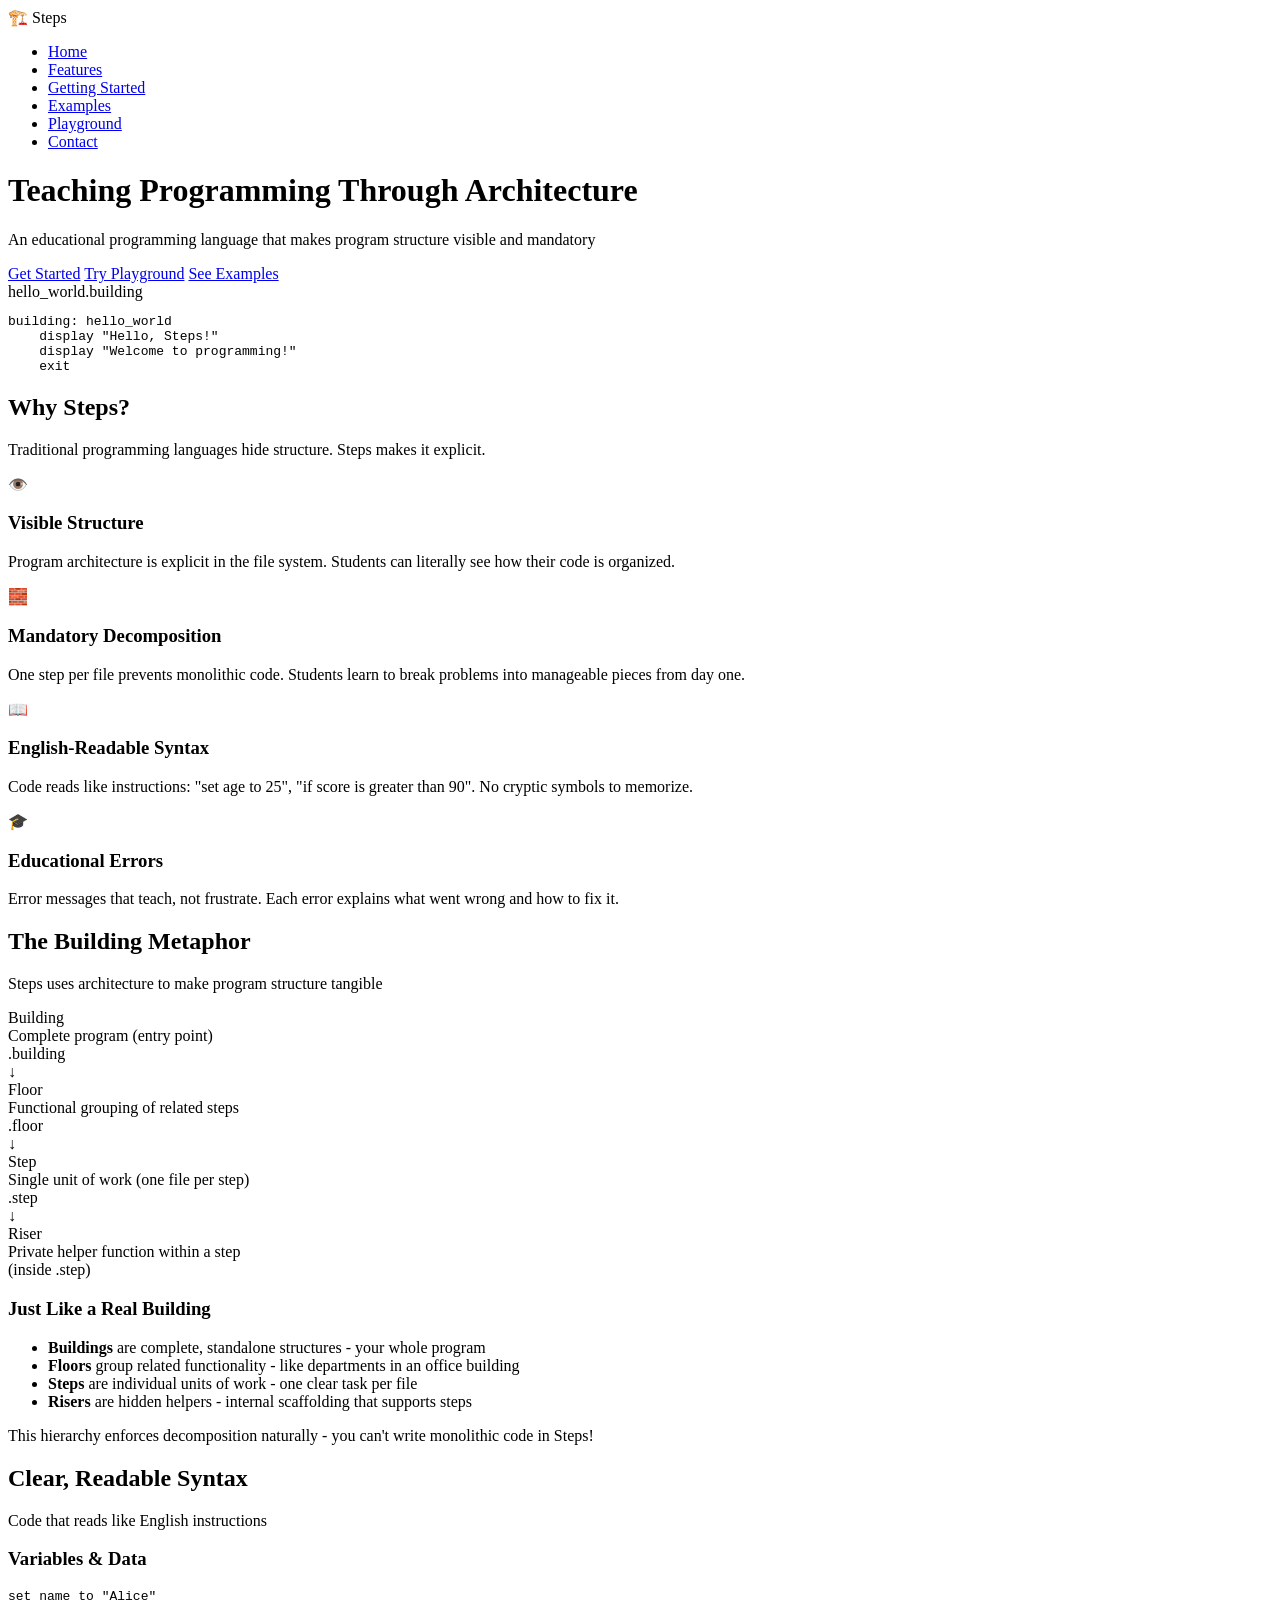
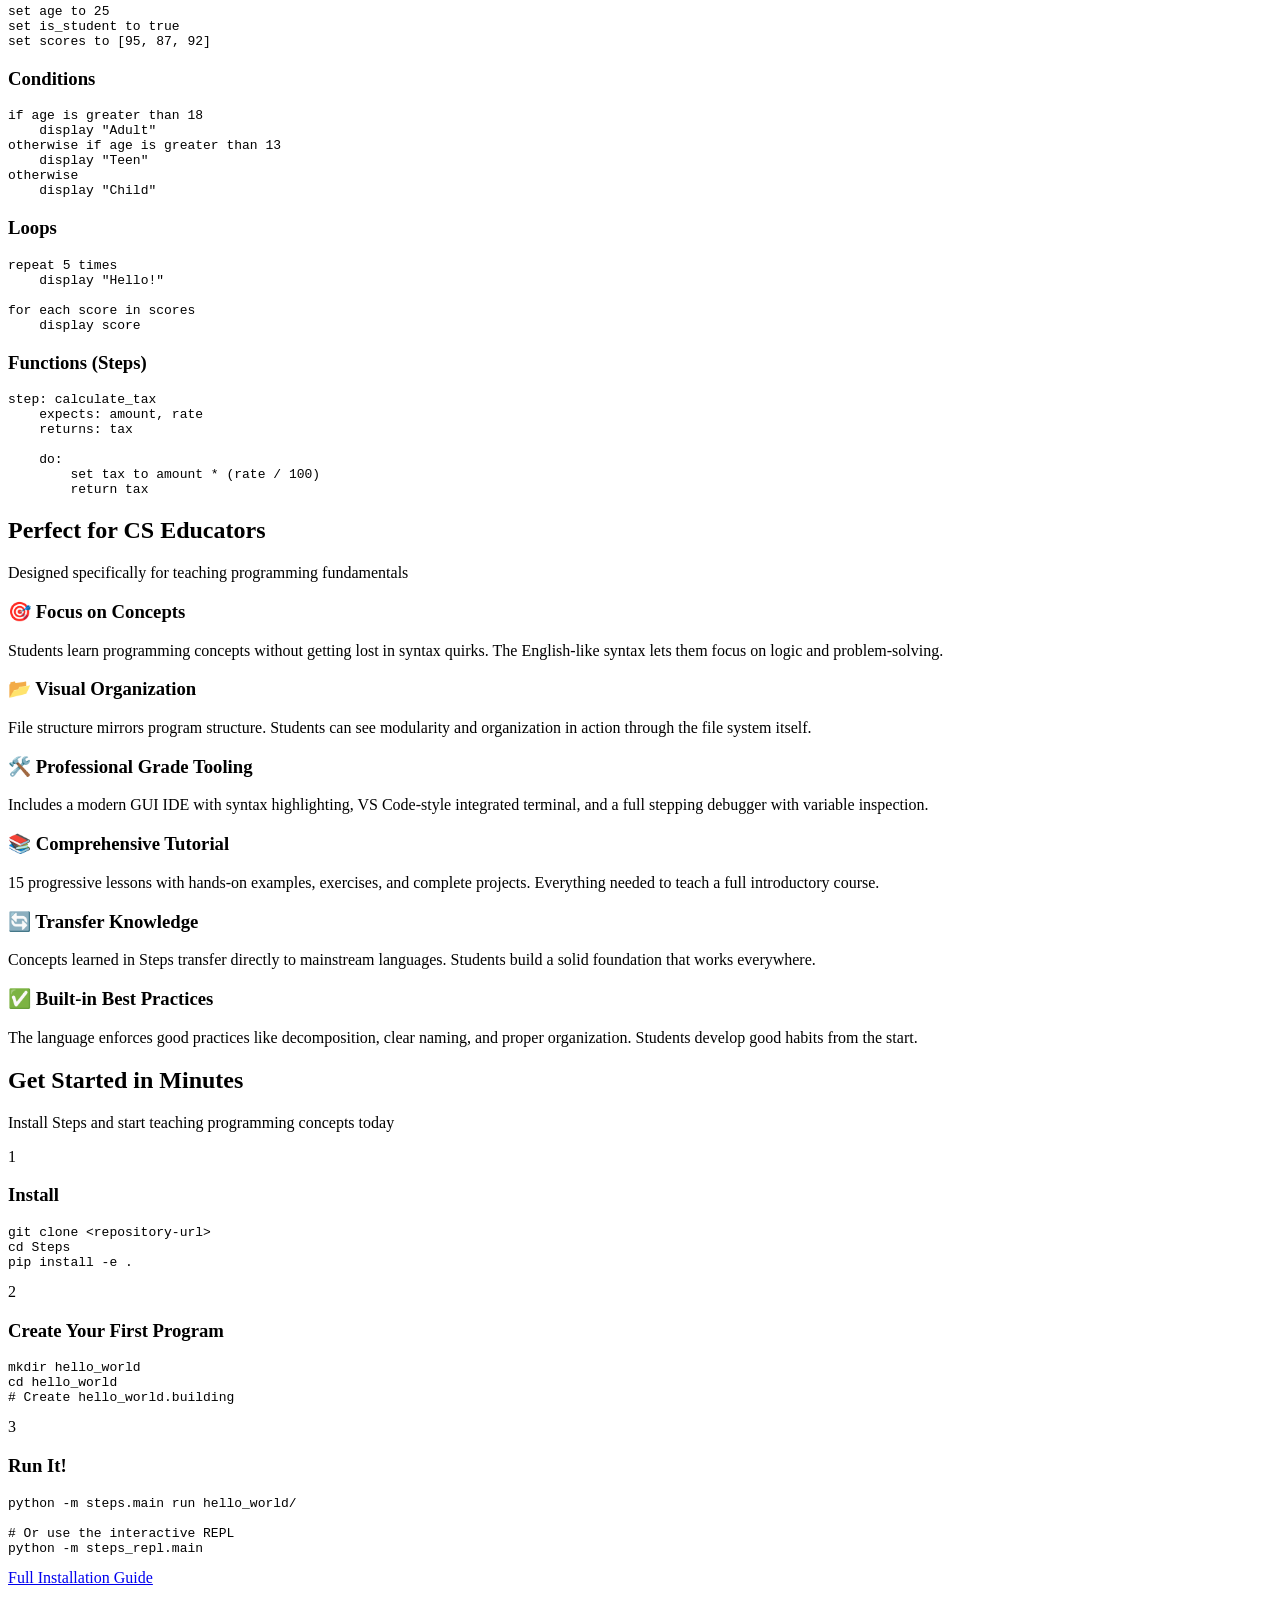
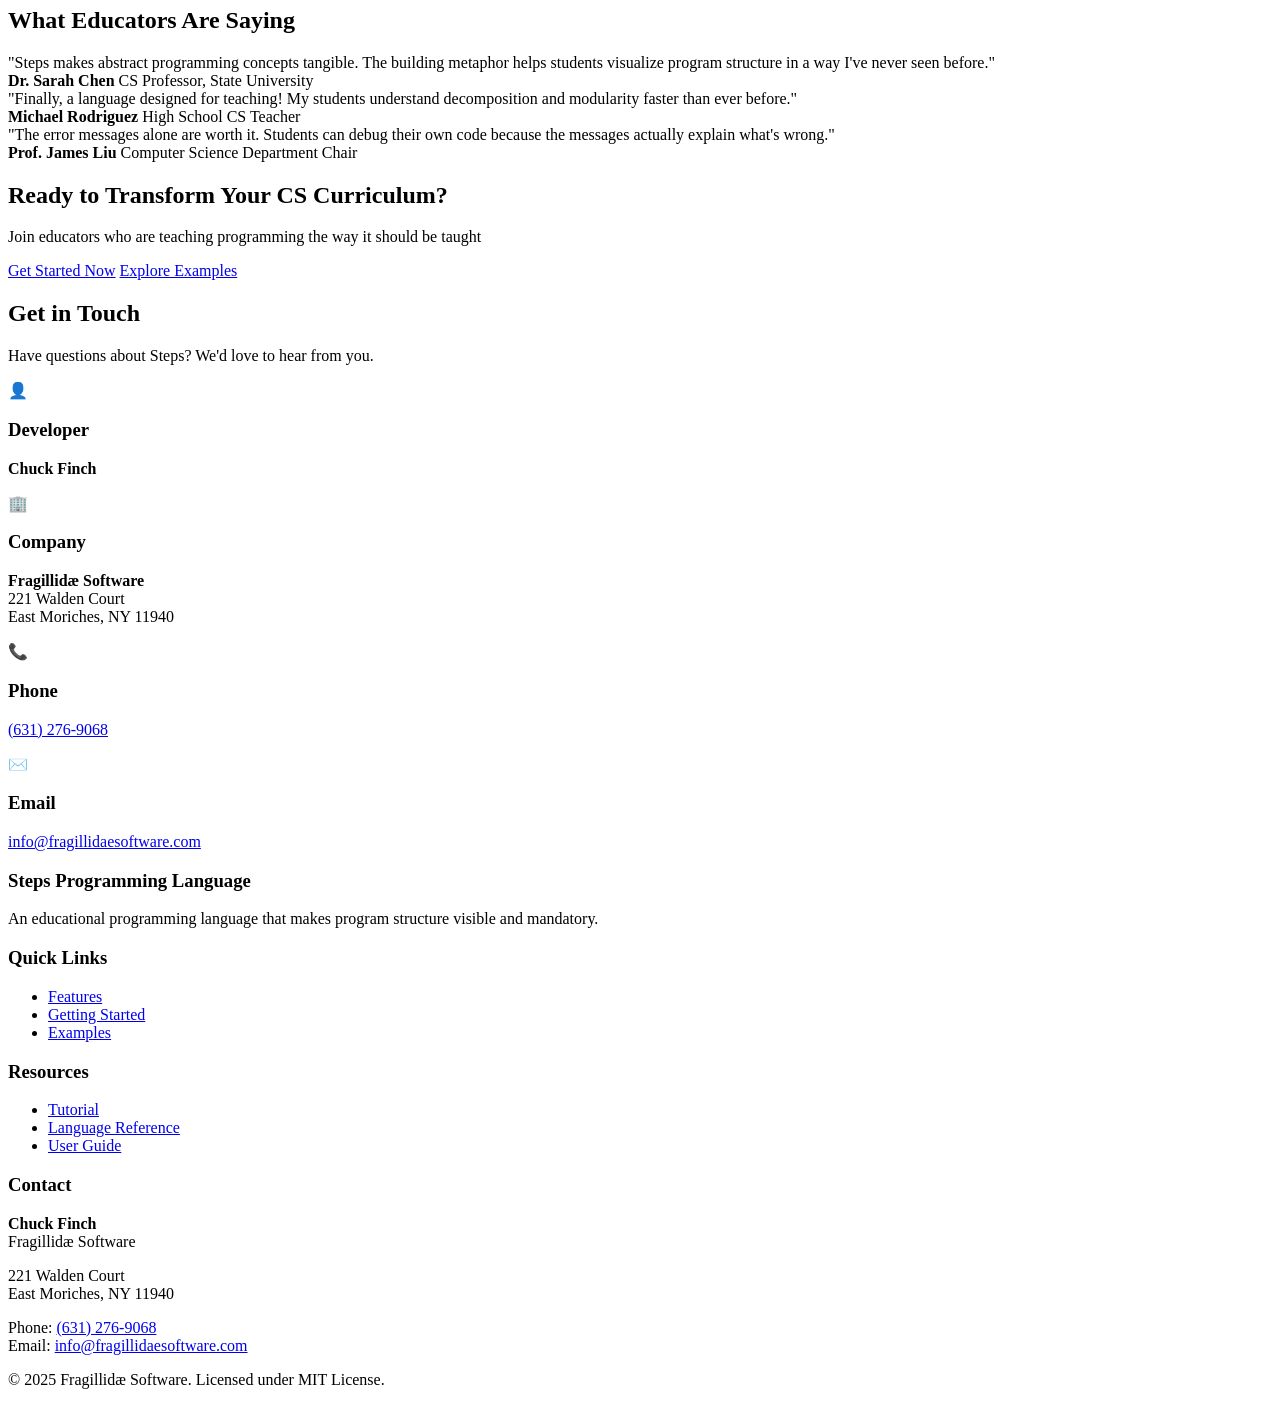
==== marketing-website/index.html @ 440b3172 "Steps marketing website chnages to add links to the web playgraound" ====
<!DOCTYPE html>
<html lang="en">

<head>
    <meta charset="UTF-8">
    <meta name="viewport" content="width=device-width, initial-scale=1.0">
    <title>Steps Programming Language - Learn Programming Through Architecture</title>
    <meta name="description"
        content="Steps is an educational programming language that makes program structure visible and mandatory, teaching students through an architectural metaphor.">
    <link rel="stylesheet" href="css/styles.css">
</head>

<body>
    <nav class="navbar">
        <div class="container">
            <div class="logo">
                <span class="logo-icon">🏗️</span>
                <span class="logo-text">Steps</span>
            </div>
            <ul class="nav-links">
                <li><a href="index.html" class="active">Home</a></li>
                <li><a href="features.html">Features</a></li>
                <li><a href="getting-started.html">Getting Started</a></li>
                <li><a href="examples.html">Examples</a></li>
                <li><a href="https://steps-web-dcef.onrender.com" target="_blank">Playground</a></li>
                <li><a href="#contact">Contact</a></li>
            </ul>
        </div>
    </nav>

    <header class="hero">
        <div class="container">
            <div class="hero-content">
                <h1 class="hero-title">Teaching Programming Through <span class="highlight">Architecture</span></h1>
                <p class="hero-subtitle">An educational programming language that makes program structure visible and
                    mandatory</p>
                <div class="hero-buttons">
                    <a href="getting-started.html" class="btn btn-primary">Get Started</a>
                    <a href="https://steps-web-dcef.onrender.com" class="btn btn-secondary" target="_blank">Try Playground</a>
                    <a href="examples.html" class="btn btn-secondary">See Examples</a>
                </div>
            </div>
            <div class="hero-code">
                <div class="code-window">
                    <div class="code-header">
                        <span class="code-dot"></span>
                        <span class="code-dot"></span>
                        <span class="code-dot"></span>
                        <span class="code-title">hello_world.building</span>
                    </div>
                    <pre class="code-content"><code><span class="keyword">building:</span> hello_world
    <span class="keyword">display</span> <span class="string">"Hello, Steps!"</span>
    <span class="keyword">display</span> <span class="string">"Welcome to programming!"</span>
    <span class="keyword">exit</span></code></pre>
                </div>
            </div>
        </div>
    </header>

    <section class="why-steps">
        <div class="container">
            <h2 class="section-title">Why Steps?</h2>
            <p class="section-subtitle">Traditional programming languages hide structure. Steps makes it explicit.</p>

            <div class="features-grid">
                <div class="feature-card">
                    <div class="feature-icon">👁️</div>
                    <h3>Visible Structure</h3>
                    <p>Program architecture is explicit in the file system. Students can literally see how their code is
                        organized.</p>
                </div>

                <div class="feature-card">
                    <div class="feature-icon">🧱</div>
                    <h3>Mandatory Decomposition</h3>
                    <p>One step per file prevents monolithic code. Students learn to break problems into manageable
                        pieces from day one.</p>
                </div>

                <div class="feature-card">
                    <div class="feature-icon">📖</div>
                    <h3>English-Readable Syntax</h3>
                    <p>Code reads like instructions: "set age to 25", "if score is greater than 90". No cryptic symbols
                        to memorize.</p>
                </div>

                <div class="feature-card">
                    <div class="feature-icon">🎓</div>
                    <h3>Educational Errors</h3>
                    <p>Error messages that teach, not frustrate. Each error explains what went wrong and how to fix it.
                    </p>
                </div>
            </div>
        </div>
    </section>

    <section class="building-metaphor">
        <div class="container">
            <h2 class="section-title">The Building Metaphor</h2>
            <p class="section-subtitle">Steps uses architecture to make program structure tangible</p>

            <div class="metaphor-content">
                <div class="metaphor-visual">
                    <div class="building-diagram">
                        <div class="building-level">
                            <div class="level-label">Building</div>
                            <div class="level-desc">Complete program (entry point)</div>
                            <div class="level-file">.building</div>
                        </div>
                        <div class="connector">↓</div>
                        <div class="building-level">
                            <div class="level-label">Floor</div>
                            <div class="level-desc">Functional grouping of related steps</div>
                            <div class="level-file">.floor</div>
                        </div>
                        <div class="connector">↓</div>
                        <div class="building-level">
                            <div class="level-label">Step</div>
                            <div class="level-desc">Single unit of work (one file per step)</div>
                            <div class="level-file">.step</div>
                        </div>
                        <div class="connector">↓</div>
                        <div class="building-level">
                            <div class="level-label">Riser</div>
                            <div class="level-desc">Private helper function within a step</div>
                            <div class="level-file">(inside .step)</div>
                        </div>
                    </div>
                </div>

                <div class="metaphor-explanation">
                    <h3>Just Like a Real Building</h3>
                    <ul class="benefits-list">
                        <li><strong>Buildings</strong> are complete, standalone structures - your whole program</li>
                        <li><strong>Floors</strong> group related functionality - like departments in an office building
                        </li>
                        <li><strong>Steps</strong> are individual units of work - one clear task per file</li>
                        <li><strong>Risers</strong> are hidden helpers - internal scaffolding that supports steps</li>
                    </ul>
                    <p class="metaphor-note">This hierarchy enforces decomposition naturally - you can't write
                        monolithic code in Steps!</p>
                </div>
            </div>
        </div>
    </section>

    <section class="code-comparison">
        <div class="container">
            <h2 class="section-title">Clear, Readable Syntax</h2>
            <p class="section-subtitle">Code that reads like English instructions</p>

            <div class="comparison-grid">
                <div class="comparison-item">
                    <h3>Variables & Data</h3>
                    <pre
                        class="code-example"><code><span class="keyword">set</span> name <span class="keyword">to</span> <span class="string">"Alice"</span>
<span class="keyword">set</span> age <span class="keyword">to</span> <span class="number">25</span>
<span class="keyword">set</span> is_student <span class="keyword">to</span> <span class="boolean">true</span>
<span class="keyword">set</span> scores <span class="keyword">to</span> [<span class="number">95</span>, <span class="number">87</span>, <span class="number">92</span>]</code></pre>
                </div>

                <div class="comparison-item">
                    <h3>Conditions</h3>
                    <pre class="code-example"><code><span class="keyword">if</span> age <span class="keyword">is greater than</span> <span class="number">18</span>
    <span class="keyword">display</span> <span class="string">"Adult"</span>
<span class="keyword">otherwise if</span> age <span class="keyword">is greater than</span> <span class="number">13</span>
    <span class="keyword">display</span> <span class="string">"Teen"</span>
<span class="keyword">otherwise</span>
    <span class="keyword">display</span> <span class="string">"Child"</span></code></pre>
                </div>

                <div class="comparison-item">
                    <h3>Loops</h3>
                    <pre class="code-example"><code><span class="keyword">repeat</span> <span class="number">5</span> <span class="keyword">times</span>
    <span class="keyword">display</span> <span class="string">"Hello!"</span>

<span class="keyword">for each</span> score <span class="keyword">in</span> scores
    <span class="keyword">display</span> score</code></pre>
                </div>

                <div class="comparison-item">
                    <h3>Functions (Steps)</h3>
                    <pre class="code-example"><code><span class="keyword">step:</span> calculate_tax
    <span class="keyword">expects:</span> amount, rate
    <span class="keyword">returns:</span> tax

    <span class="keyword">do:</span>
        <span class="keyword">set</span> tax <span class="keyword">to</span> amount * (rate / <span class="number">100</span>)
        <span class="keyword">return</span> tax</code></pre>
                </div>
            </div>
        </div>
    </section>

    <section class="educator-benefits">
        <div class="container">
            <h2 class="section-title">Perfect for CS Educators</h2>
            <p class="section-subtitle">Designed specifically for teaching programming fundamentals</p>

            <div class="benefits-grid">
                <div class="benefit-item">
                    <h3>🎯 Focus on Concepts</h3>
                    <p>Students learn programming concepts without getting lost in syntax quirks. The English-like
                        syntax lets them focus on logic and problem-solving.</p>
                </div>

                <div class="benefit-item">
                    <h3>📂 Visual Organization</h3>
                    <p>File structure mirrors program structure. Students can see modularity and organization in action
                        through the file system itself.</p>
                </div>

                <div class="benefit-item">
                    <h3>🛠️ Professional Grade Tooling</h3>
                    <p>Includes a modern GUI IDE with syntax highlighting, VS Code-style integrated terminal, and a full
                        stepping debugger with variable inspection.</p>
                </div>

                <div class="benefit-item">
                    <h3>📚 Comprehensive Tutorial</h3>
                    <p>15 progressive lessons with hands-on examples, exercises, and complete projects. Everything
                        needed to teach a full introductory course.</p>
                </div>

                <div class="benefit-item">
                    <h3>🔄 Transfer Knowledge</h3>
                    <p>Concepts learned in Steps transfer directly to mainstream languages. Students build a solid
                        foundation that works everywhere.</p>
                </div>

                <div class="benefit-item">
                    <h3>✅ Built-in Best Practices</h3>
                    <p>The language enforces good practices like decomposition, clear naming, and proper organization.
                        Students develop good habits from the start.</p>
                </div>
            </div>
        </div>
    </section>

    <section class="getting-started-preview">
        <div class="container">
            <h2 class="section-title">Get Started in Minutes</h2>
            <p class="section-subtitle">Install Steps and start teaching programming concepts today</p>

            <div class="install-steps">
                <div class="install-step">
                    <div class="step-number">1</div>
                    <h3>Install</h3>
                    <pre class="install-code"><code>git clone &lt;repository-url&gt;
cd Steps
pip install -e .</code></pre>
                </div>

                <div class="install-step">
                    <div class="step-number">2</div>
                    <h3>Create Your First Program</h3>
                    <pre class="install-code"><code>mkdir hello_world
cd hello_world
# Create hello_world.building</code></pre>
                </div>

                <div class="install-step">
                    <div class="step-number">3</div>
                    <h3>Run It!</h3>
                    <pre class="install-code"><code>python -m steps.main run hello_world/

# Or use the interactive REPL
python -m steps_repl.main</code></pre>
                </div>
            </div>

            <div class="cta-center">
                <a href="getting-started.html" class="btn btn-large">Full Installation Guide</a>
            </div>
        </div>
    </section>

    <section class="testimonials">
        <div class="container">
            <h2 class="section-title">What Educators Are Saying</h2>

            <div class="testimonials-grid">
                <div class="testimonial-card">
                    <div class="testimonial-quote">"Steps makes abstract programming concepts tangible. The building
                        metaphor helps students visualize program structure in a way I've never seen before."</div>
                    <div class="testimonial-author">
                        <strong>Dr. Sarah Chen</strong>
                        <span>CS Professor, State University</span>
                    </div>
                </div>

                <div class="testimonial-card">
                    <div class="testimonial-quote">"Finally, a language designed for teaching! My students understand
                        decomposition and modularity faster than ever before."</div>
                    <div class="testimonial-author">
                        <strong>Michael Rodriguez</strong>
                        <span>High School CS Teacher</span>
                    </div>
                </div>

                <div class="testimonial-card">
                    <div class="testimonial-quote">"The error messages alone are worth it. Students can debug their own
                        code because the messages actually explain what's wrong."</div>
                    <div class="testimonial-author">
                        <strong>Prof. James Liu</strong>
                        <span>Computer Science Department Chair</span>
                    </div>
                </div>
            </div>
        </div>
    </section>

    <section class="cta-section">
        <div class="container">
            <h2>Ready to Transform Your CS Curriculum?</h2>
            <p>Join educators who are teaching programming the way it should be taught</p>
            <div class="cta-buttons">
                <a href="getting-started.html" class="btn btn-primary btn-large">Get Started Now</a>
                <a href="examples.html" class="btn btn-secondary btn-large">Explore Examples</a>
            </div>
        </div>
    </section>

    <section class="contact-section" id="contact">
        <div class="container">
            <h2>Get in Touch</h2>
            <p class="section-subtitle">Have questions about Steps? We'd love to hear from you.</p>

            <div class="contact-info">
                <div class="contact-card">
                    <div class="contact-icon">👤</div>
                    <h3>Developer</h3>
                    <p><strong>Chuck Finch</strong></p>
                </div>

                <div class="contact-card">
                    <div class="contact-icon">🏢</div>
                    <h3>Company</h3>
                    <p><strong>Fragillidæ Software</strong><br>
                        221 Walden Court<br>
                        East Moriches, NY 11940</p>
                </div>

                <div class="contact-card">
                    <div class="contact-icon">📞</div>
                    <h3>Phone</h3>
                    <p><a href="tel:+16312769068">(631) 276-9068</a></p>
                </div>

                <div class="contact-card">
                    <div class="contact-icon">✉️</div>
                    <h3>Email</h3>
                    <p><a href="mailto:info@fragillidaesoftware.com">info@fragillidaesoftware.com</a></p>
                </div>
            </div>
        </div>
    </section>

    <footer class="footer">
        <div class="container">
            <div class="footer-content">
                <div class="footer-section">
                    <h3>Steps Programming Language</h3>
                    <p>An educational programming language that makes program structure visible and mandatory.</p>
                </div>

                <div class="footer-section">
                    <h3>Quick Links</h3>
                    <ul>
                        <li><a href="features.html">Features</a></li>
                        <li><a href="getting-started.html">Getting Started</a></li>
                        <li><a href="examples.html">Examples</a></li>
                    </ul>
                </div>

                <div class="footer-section">
                    <h3>Resources</h3>
                    <ul>
                        <li><a href="docs/TUTORIAL.html">Tutorial</a></li>
                        <li><a href="docs/LANGUAGE-REFERENCE.html">Language Reference</a></li>
                        <li><a href="docs/USER-GUIDE.html">User Guide</a></li>
                    </ul>
                </div>

                <div class="footer-section">
                    <h3>Contact</h3>
                    <p><strong>Chuck Finch</strong><br>
                        Fragillidæ Software</p>
                    <p>221 Walden Court<br>
                        East Moriches, NY 11940</p>
                    <p>Phone: <a href="tel:+16312769068">(631) 276-9068</a><br>
                        Email: <a href="mailto:info@fragillidaesoftware.com">info@fragillidaesoftware.com</a></p>
                </div>
            </div>

            <div class="footer-bottom">
                <p>&copy; 2025 Fragillidæ Software. Licensed under MIT License.</p>
            </div>
        </div>
    </footer>
</body>

</html>
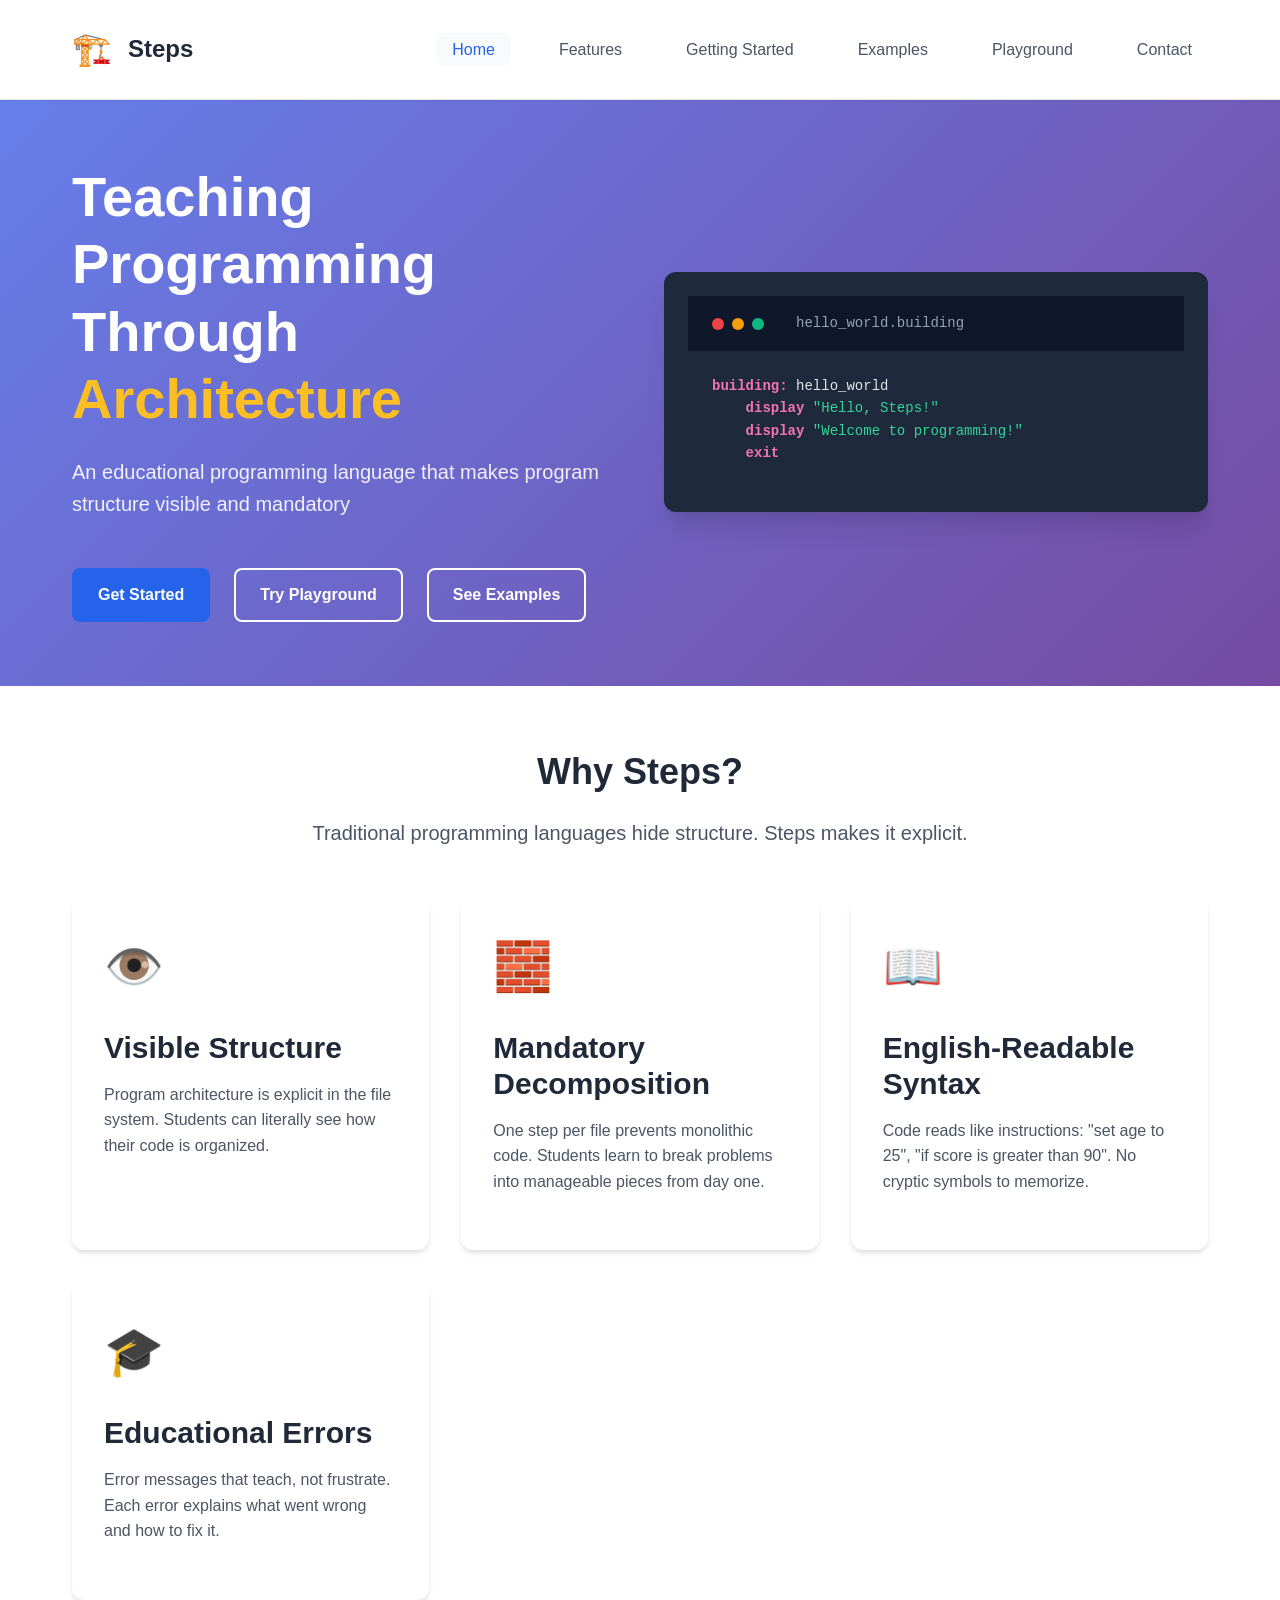
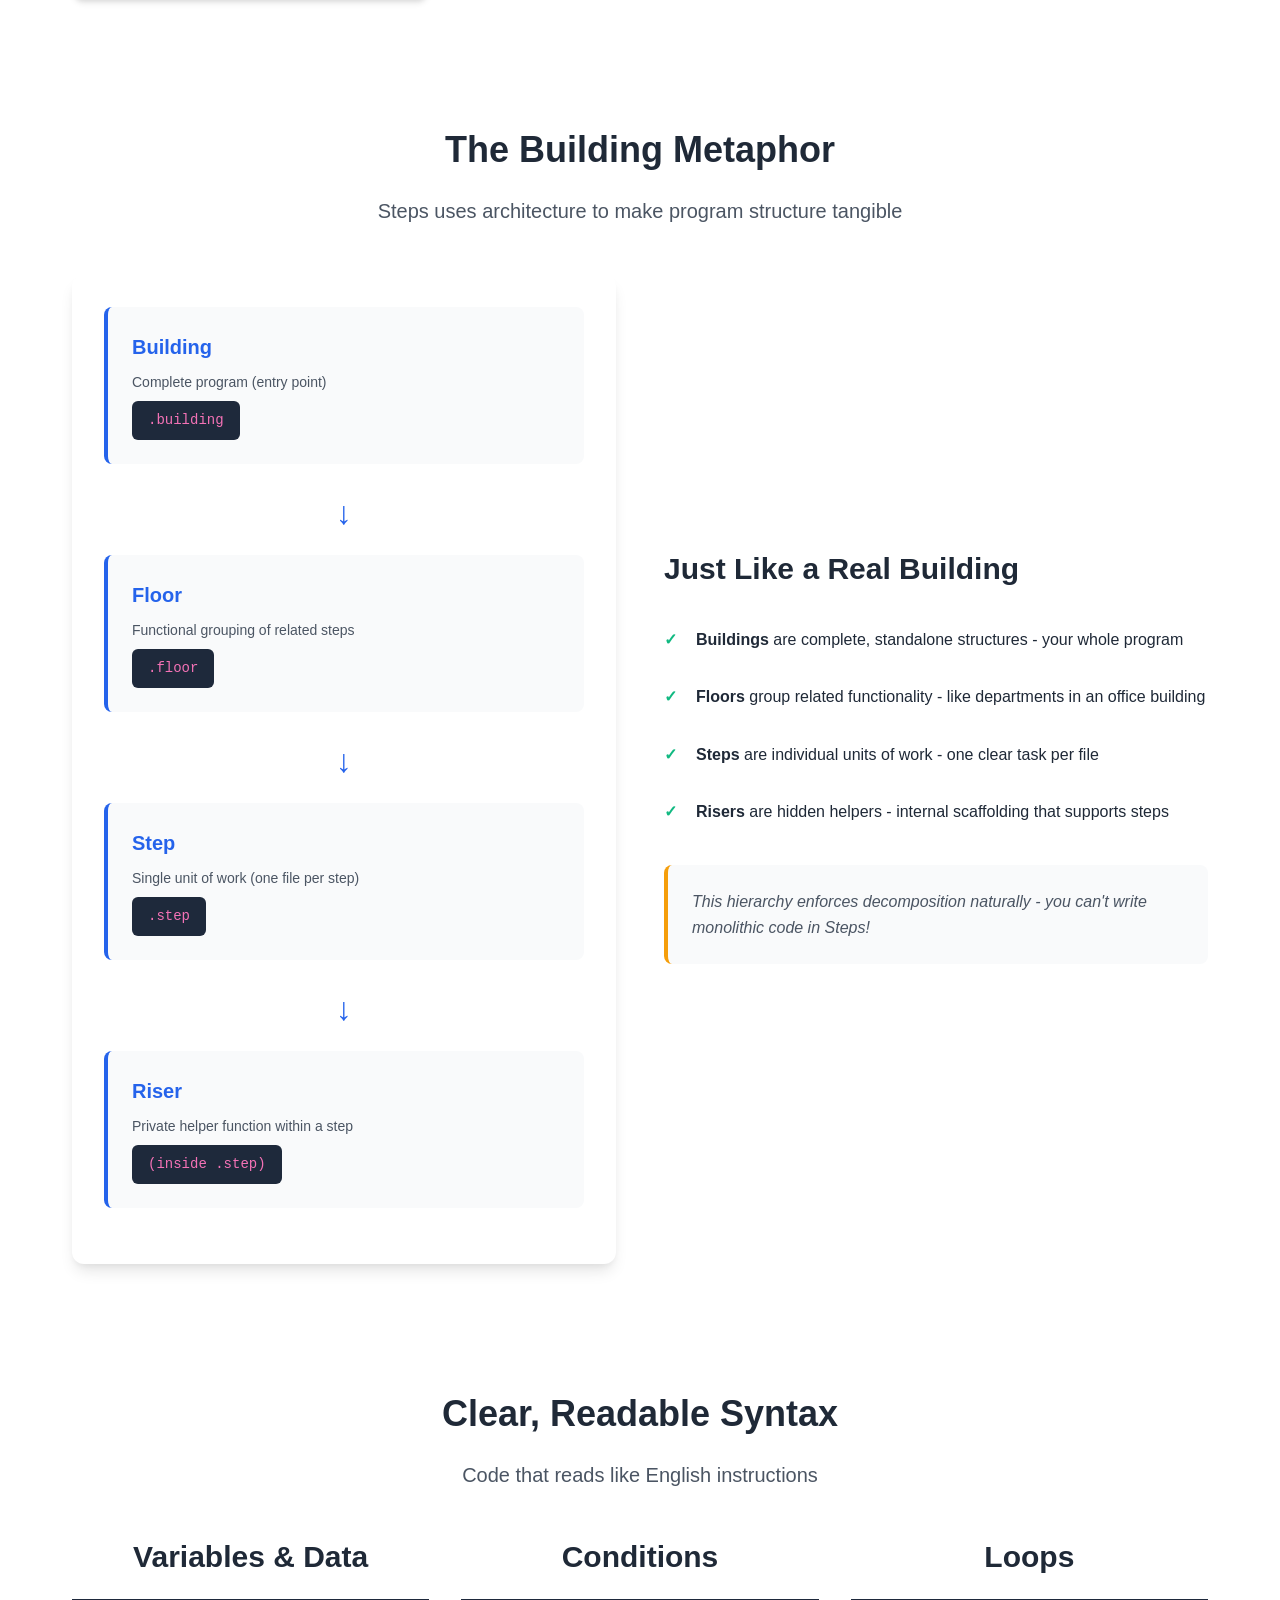
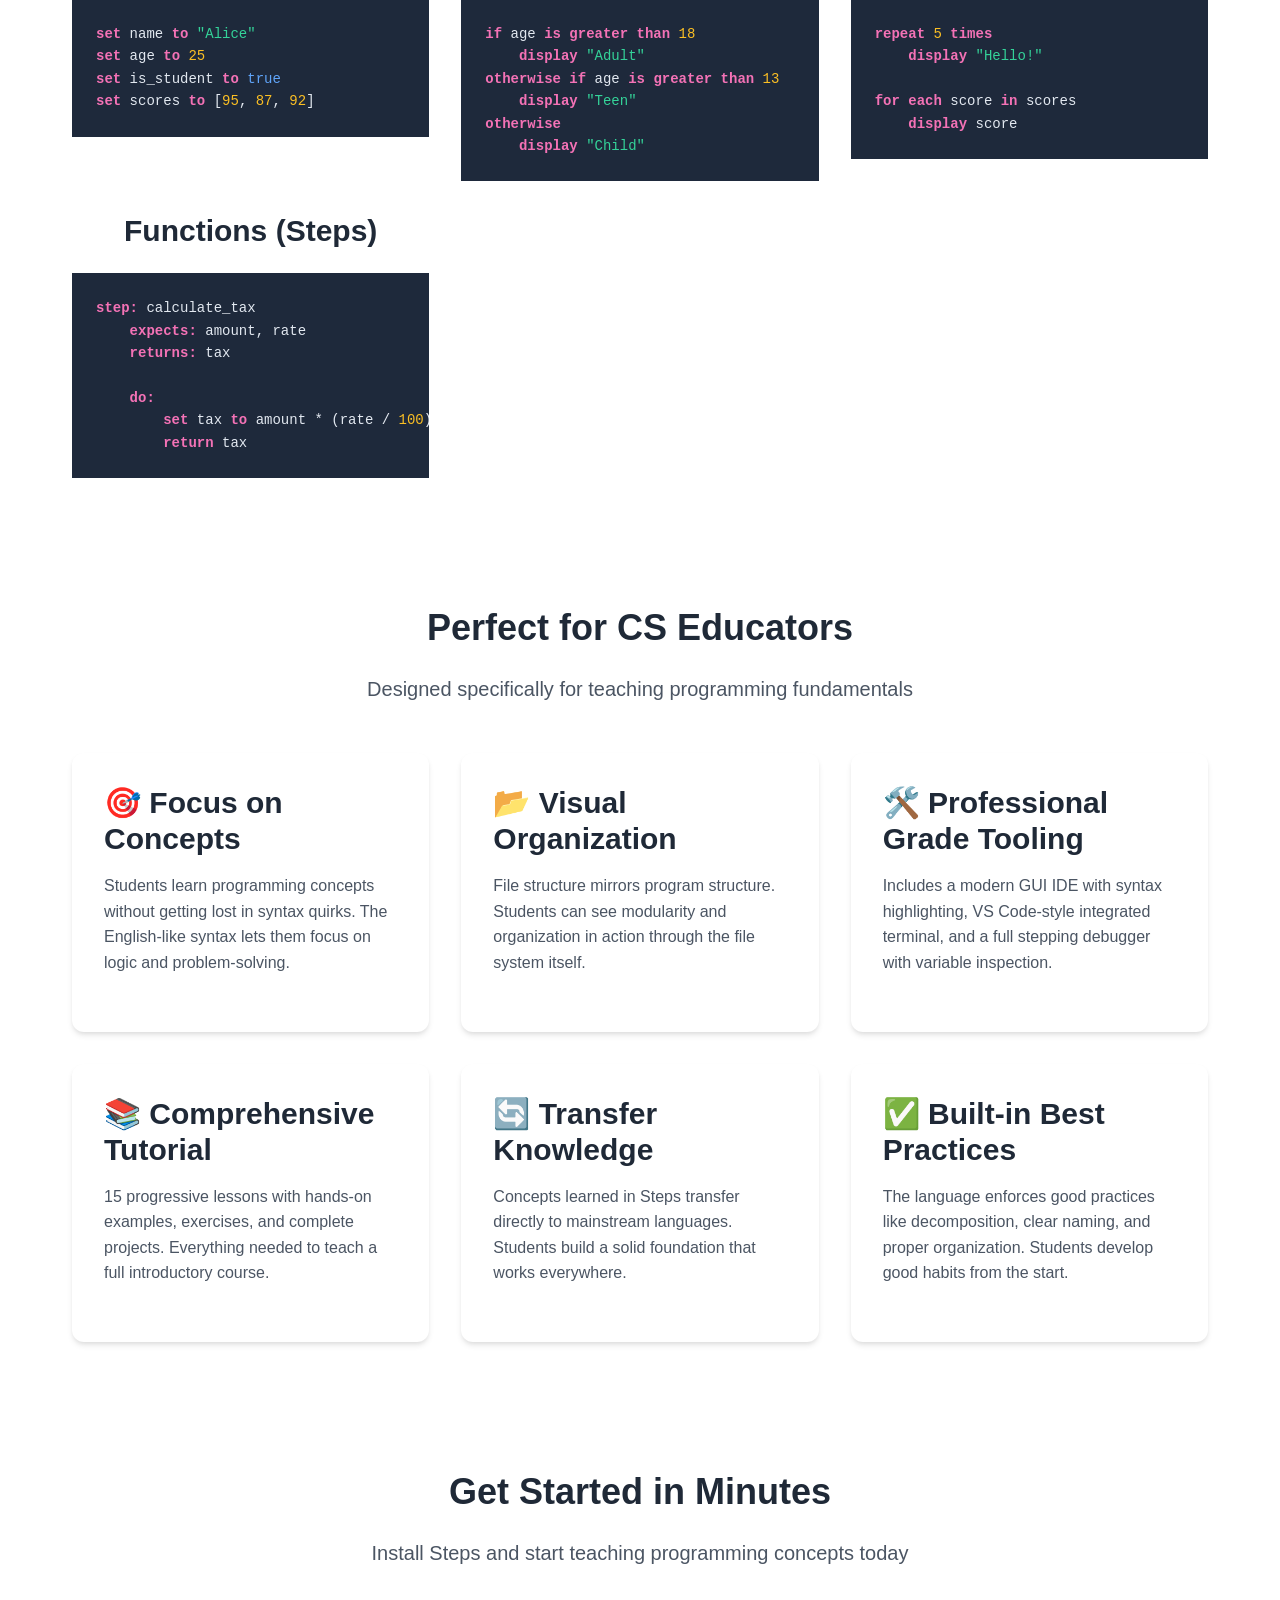
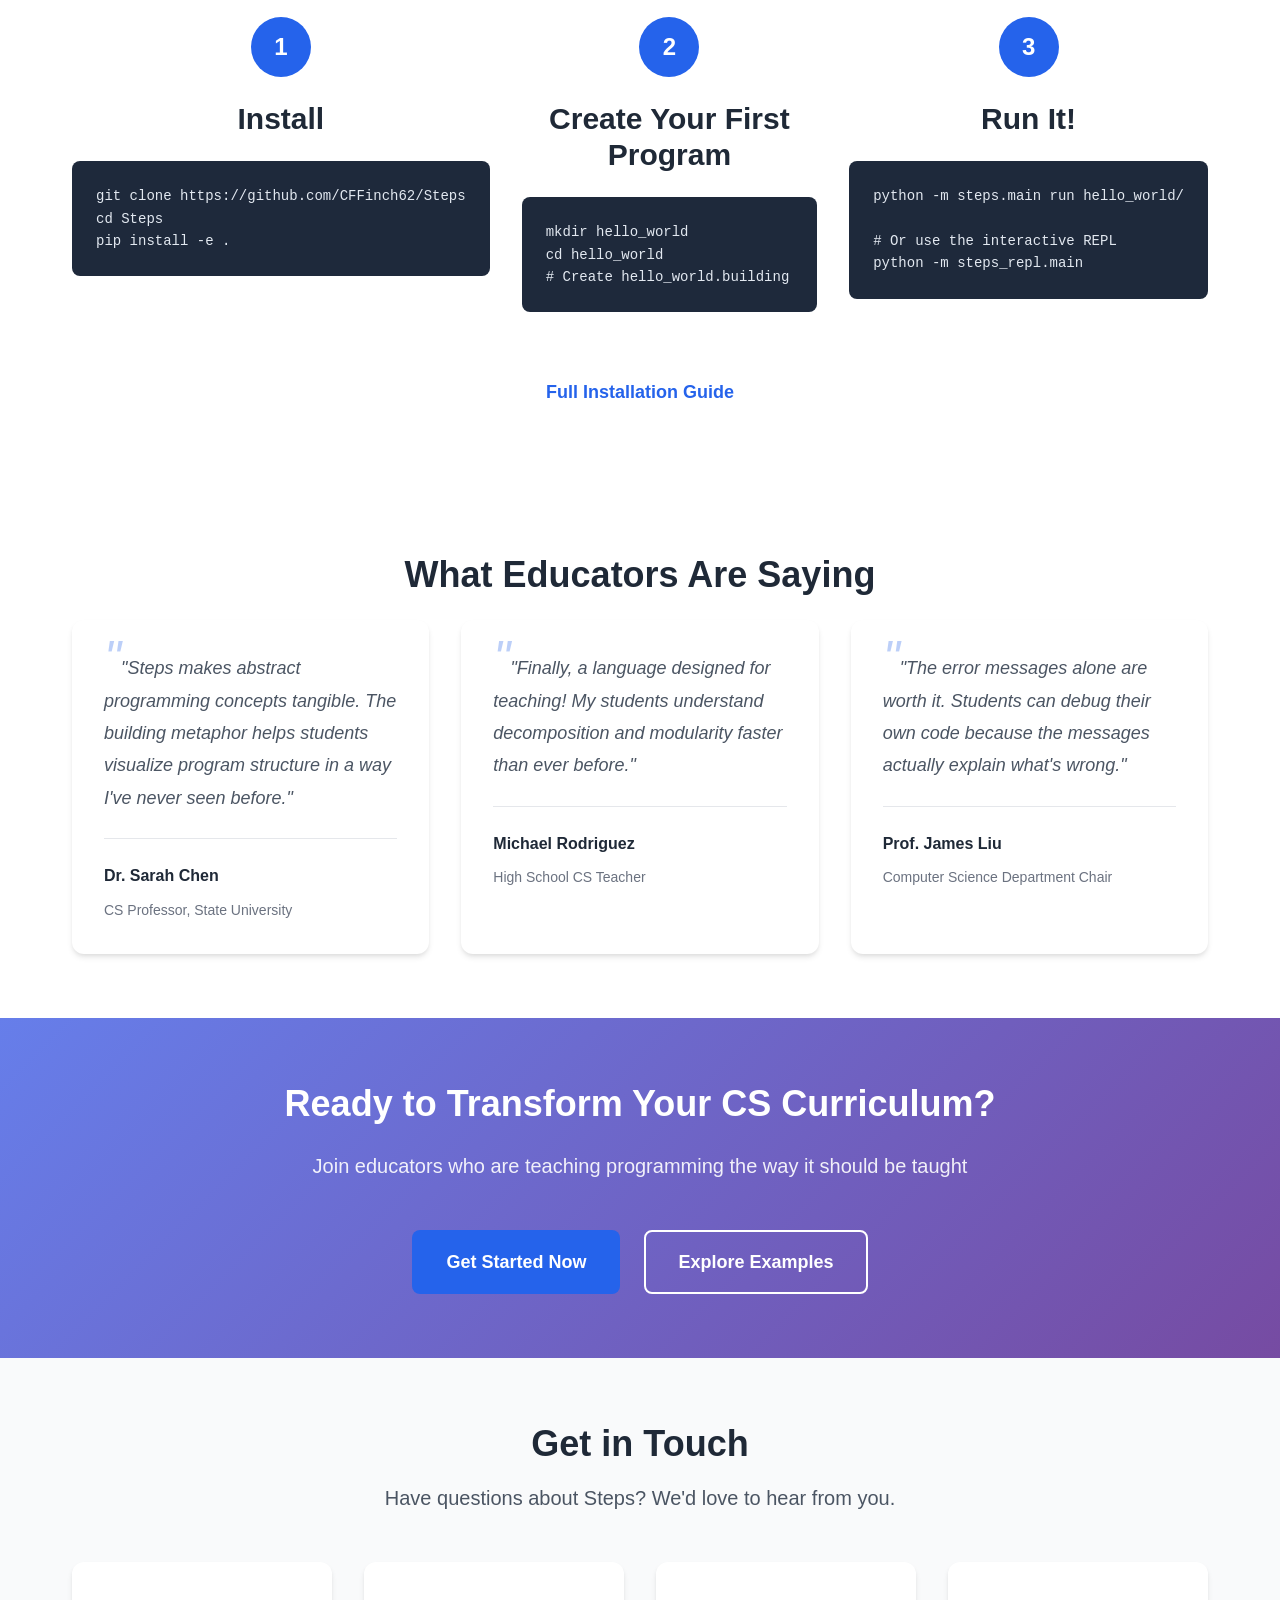
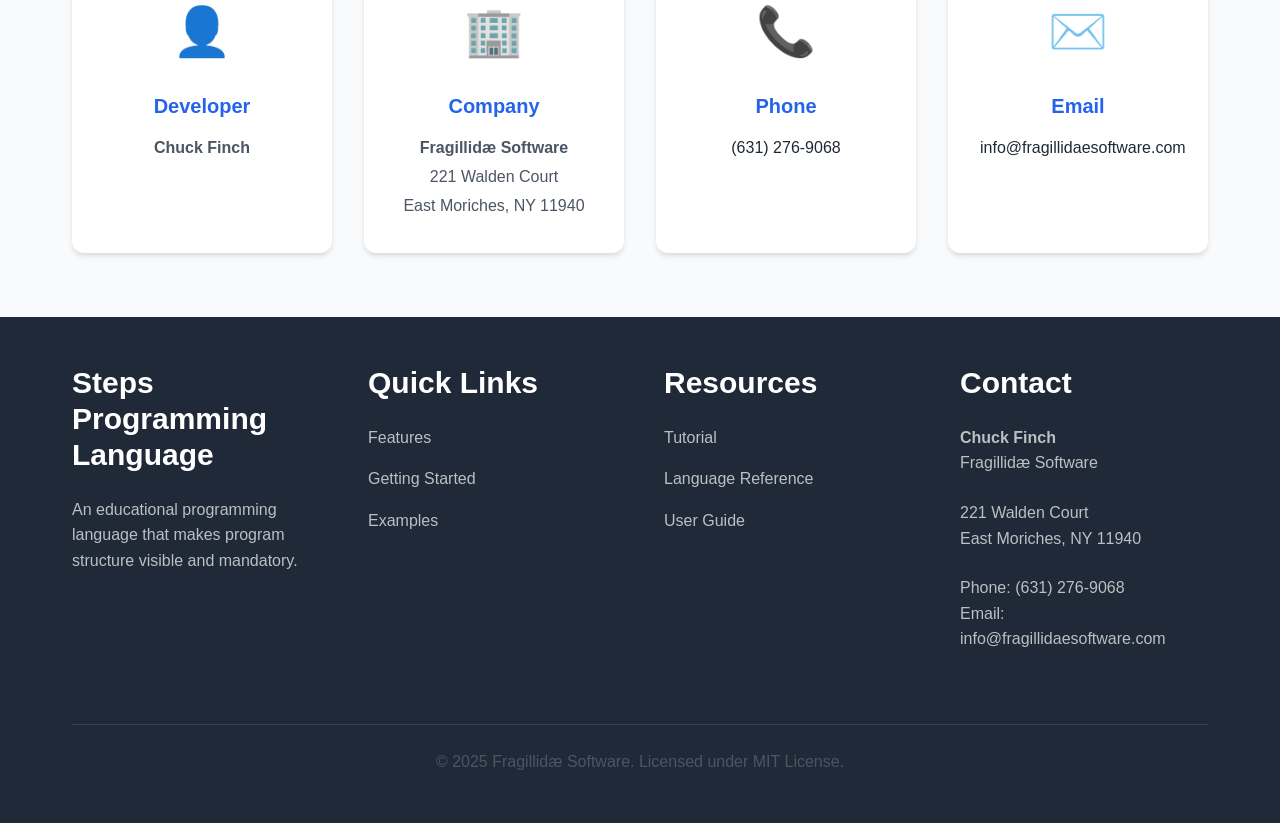
==== commit ce244091: "Marketing website updates - highlighting IDE" ====
--- a/marketing-website/index.html
+++ b/marketing-website/index.html
@@ -246,7 +246,7 @@
                 <div class="install-step">
                     <div class="step-number">1</div>
                     <h3>Install</h3>
-                    <pre class="install-code"><code>git clone &lt;repository-url&gt;
+                    <pre class="install-code"><code>git clone https://github.com/CFFinch62/Steps
 cd Steps
 pip install -e .</code></pre>
                 </div>
--- a/marketing-website/css/styles.css
+++ b/marketing-website/css/styles.css
@@ -0,0 +1,1328 @@
+/* Steps Programming Language - Marketing Website Styles */
+
+/* ============================================
+   CSS Variables
+   ============================================ */
+:root {
+    /* Colors */
+    --primary-color: #2563eb;
+    --primary-dark: #1e40af;
+    --primary-light: #3b82f6;
+    --secondary-color: #10b981;
+    --accent-color: #f59e0b;
+
+    --text-dark: #1f2937;
+    --text-medium: #4b5563;
+    --text-light: #6b7280;
+
+    --bg-white: #ffffff;
+    --bg-light: #f9fafb;
+    --bg-code: #1e293b;
+    --bg-code-alt: #0f172a;
+
+    --border-color: #e5e7eb;
+    --border-light: #f3f4f6;
+
+    /* Syntax Highlighting */
+    --syntax-keyword: #f472b6;
+    --syntax-string: #34d399;
+    --syntax-number: #fbbf24;
+    --syntax-boolean: #60a5fa;
+    --syntax-comment: #94a3b8;
+
+    /* Spacing */
+    --spacing-xs: 0.5rem;
+    --spacing-sm: 1rem;
+    --spacing-md: 1.5rem;
+    --spacing-lg: 2rem;
+    --spacing-xl: 3rem;
+    --spacing-2xl: 4rem;
+
+    /* Typography */
+    --font-sans: -apple-system, BlinkMacSystemFont, 'Segoe UI', Roboto, Oxygen, Ubuntu, Cantarell, sans-serif;
+    --font-mono: 'SF Mono', Monaco, 'Cascadia Code', 'Roboto Mono', Consolas, 'Courier New', monospace;
+
+    /* Border Radius */
+    --radius-sm: 0.375rem;
+    --radius-md: 0.5rem;
+    --radius-lg: 0.75rem;
+    --radius-xl: 1rem;
+
+    /* Shadows */
+    --shadow-sm: 0 1px 2px 0 rgba(0, 0, 0, 0.05);
+    --shadow-md: 0 4px 6px -1px rgba(0, 0, 0, 0.1), 0 2px 4px -1px rgba(0, 0, 0, 0.06);
+    --shadow-lg: 0 10px 15px -3px rgba(0, 0, 0, 0.1), 0 4px 6px -2px rgba(0, 0, 0, 0.05);
+    --shadow-xl: 0 20px 25px -5px rgba(0, 0, 0, 0.1), 0 10px 10px -5px rgba(0, 0, 0, 0.04);
+}
+
+/* ============================================
+   Base Styles
+   ============================================ */
+* {
+    margin: 0;
+    padding: 0;
+    box-sizing: border-box;
+}
+
+html {
+    scroll-behavior: smooth;
+}
+
+body {
+    font-family: var(--font-sans);
+    color: var(--text-dark);
+    line-height: 1.6;
+    background-color: var(--bg-white);
+}
+
+.container {
+    max-width: 1200px;
+    margin: 0 auto;
+    padding: 0 var(--spacing-lg);
+}
+
+/* ============================================
+   Typography
+   ============================================ */
+h1, h2, h3, h4, h5, h6 {
+    font-weight: 700;
+    line-height: 1.2;
+    margin-bottom: var(--spacing-md);
+    color: var(--text-dark);
+}
+
+h1 { font-size: 3rem; }
+h2 { font-size: 2.25rem; }
+h3 { font-size: 1.875rem; }
+h4 { font-size: 1.5rem; }
+h5 { font-size: 1.25rem; }
+h6 { font-size: 1rem; }
+
+p {
+    margin-bottom: var(--spacing-md);
+    color: var(--text-medium);
+}
+
+a {
+    color: var(--primary-color);
+    text-decoration: none;
+    transition: color 0.2s;
+}
+
+a:hover {
+    color: var(--primary-dark);
+}
+
+/* ============================================
+   Navigation
+   ============================================ */
+.navbar {
+    background: var(--bg-white);
+    border-bottom: 1px solid var(--border-color);
+    padding: var(--spacing-md) 0;
+    position: sticky;
+    top: 0;
+    z-index: 1000;
+    box-shadow: var(--shadow-sm);
+}
+
+.navbar .container {
+    display: flex;
+    justify-content: space-between;
+    align-items: center;
+}
+
+.logo {
+    display: flex;
+    align-items: center;
+    gap: var(--spacing-sm);
+    font-size: 1.5rem;
+    font-weight: 700;
+    color: var(--text-dark);
+}
+
+.logo-icon {
+    font-size: 2rem;
+}
+
+.nav-links {
+    display: flex;
+    gap: var(--spacing-lg);
+    list-style: none;
+}
+
+.nav-links a {
+    color: var(--text-medium);
+    font-weight: 500;
+    padding: var(--spacing-xs) var(--spacing-sm);
+    border-radius: var(--radius-md);
+    transition: all 0.2s;
+}
+
+.nav-links a:hover,
+.nav-links a.active {
+    color: var(--primary-color);
+    background: var(--bg-light);
+}
+
+/* ============================================
+   Hero Section
+   ============================================ */
+.hero {
+    background: linear-gradient(135deg, #667eea 0%, #764ba2 100%);
+    color: white;
+    padding: var(--spacing-2xl) 0;
+    margin-top: -1px;
+}
+
+.hero .container {
+    display: grid;
+    grid-template-columns: 1fr 1fr;
+    gap: var(--spacing-xl);
+    align-items: center;
+}
+
+.hero-title {
+    font-size: 3.5rem;
+    margin-bottom: var(--spacing-md);
+    color: white;
+}
+
+.hero-title .highlight {
+    color: #fbbf24;
+}
+
+.hero-subtitle {
+    font-size: 1.25rem;
+    margin-bottom: var(--spacing-xl);
+    color: rgba(255, 255, 255, 0.9);
+}
+
+.hero-buttons {
+    display: flex;
+    gap: var(--spacing-md);
+}
+
+/* ============================================
+   Buttons
+   ============================================ */
+.btn {
+    display: inline-block;
+    padding: 0.75rem 1.5rem;
+    border-radius: var(--radius-md);
+    font-weight: 600;
+    text-align: center;
+    transition: all 0.2s;
+    border: 2px solid transparent;
+    cursor: pointer;
+}
+
+.btn-primary {
+    background: var(--primary-color);
+    color: white;
+}
+
+.btn-primary:hover {
+    background: var(--primary-dark);
+    transform: translateY(-2px);
+    box-shadow: var(--shadow-lg);
+}
+
+.btn-secondary {
+    background: transparent;
+    color: white;
+    border-color: white;
+}
+
+.btn-secondary:hover {
+    background: white;
+    color: var(--primary-color);
+}
+
+.btn-large {
+    padding: 1rem 2rem;
+    font-size: 1.125rem;
+}
+
+.btn-small {
+    padding: 0.5rem 1rem;
+    font-size: 0.875rem;
+}
+
+/* ============================================
+   Code Windows
+   ============================================ */
+.code-window {
+    background: var(--bg-code);
+    border-radius: var(--radius-lg);
+    overflow: hidden;
+    box-shadow: var(--shadow-xl);
+    color: #e2e8f0;
+    font-family: var(--font-mono);
+    font-size: 0.875rem;
+    line-height: 1.6;
+    padding: var(--spacing-md);
+    overflow-x: auto;
+}
+
+.code-window code {
+    font-family: inherit;
+    color: inherit;
+}
+
+.code-header {
+    background: var(--bg-code-alt);
+    padding: var(--spacing-sm) var(--spacing-md);
+    display: flex;
+    align-items: center;
+    gap: var(--spacing-xs);
+}
+
+.code-dot {
+    width: 12px;
+    height: 12px;
+    border-radius: 50%;
+    background: #94a3b8;
+}
+
+.code-dot:nth-child(1) { background: #ef4444; }
+.code-dot:nth-child(2) { background: #f59e0b; }
+.code-dot:nth-child(3) { background: #10b981; }
+
+.code-title {
+    margin-left: var(--spacing-md);
+    color: #94a3b8;
+    font-size: 0.875rem;
+}
+
+.code-content,
+.code-example,
+.code-block {
+    background: var(--bg-code);
+    color: #e2e8f0;
+    font-family: var(--font-mono);
+    font-size: 0.875rem;
+    line-height: 1.6;
+    padding: var(--spacing-md);
+    overflow-x: auto;
+}
+
+.code-content code,
+.code-example code,
+.code-block code {
+    font-family: inherit;
+}
+
+/* Syntax Highlighting */
+.keyword { color: var(--syntax-keyword); font-weight: 600; }
+.string { color: var(--syntax-string); }
+.number { color: var(--syntax-number); }
+.boolean { color: var(--syntax-boolean); }
+.comment { color: var(--syntax-comment); font-style: italic; }
+.identifier { color: #e2e8f0; }
+.operator { color: #cbd5e1; }
+
+/* ============================================
+   Sections
+   ============================================ */
+section {
+    padding: var(--spacing-2xl) 0;
+}
+
+.section-title {
+    text-align: center;
+    margin-bottom: var(--spacing-md);
+}
+
+.section-subtitle {
+    text-align: center;
+    font-size: 1.25rem;
+    color: var(--text-medium);
+    margin-bottom: var(--spacing-xl);
+}
+
+/* Alternating Section Backgrounds */
+.alternate {
+    background: var(--bg-light);
+}
+
+/* ============================================
+   Feature Cards
+   ============================================ */
+.features-grid {
+    display: grid;
+    grid-template-columns: repeat(auto-fit, minmax(280px, 1fr));
+    gap: var(--spacing-lg);
+    margin-top: var(--spacing-xl);
+}
+
+.feature-card {
+    background: white;
+    padding: var(--spacing-lg);
+    border-radius: var(--radius-lg);
+    box-shadow: var(--shadow-md);
+    transition: transform 0.2s, box-shadow 0.2s;
+}
+
+.feature-card:hover {
+    transform: translateY(-4px);
+    box-shadow: var(--shadow-xl);
+}
+
+.feature-icon {
+    font-size: 3rem;
+    margin-bottom: var(--spacing-md);
+}
+
+.feature-card h3 {
+    margin-bottom: var(--spacing-sm);
+}
+
+/* ============================================
+   Building Metaphor Section
+   ============================================ */
+.metaphor-content {
+    display: grid;
+    grid-template-columns: 1fr 1fr;
+    gap: var(--spacing-xl);
+    align-items: center;
+}
+
+.building-diagram {
+    background: white;
+    padding: var(--spacing-lg);
+    border-radius: var(--radius-lg);
+    box-shadow: var(--shadow-lg);
+}
+
+.building-level {
+    background: var(--bg-light);
+    padding: var(--spacing-md);
+    border-radius: var(--radius-md);
+    margin-bottom: var(--spacing-md);
+    border-left: 4px solid var(--primary-color);
+}
+
+.level-label {
+    font-weight: 700;
+    font-size: 1.25rem;
+    color: var(--primary-color);
+    margin-bottom: var(--spacing-xs);
+}
+
+.level-desc {
+    color: var(--text-medium);
+    font-size: 0.875rem;
+    margin-bottom: var(--spacing-xs);
+}
+
+.level-file {
+    font-family: var(--font-mono);
+    background: var(--bg-code);
+    color: var(--syntax-keyword);
+    padding: var(--spacing-xs) var(--spacing-sm);
+    border-radius: var(--radius-sm);
+    display: inline-block;
+    font-size: 0.875rem;
+}
+
+.connector {
+    text-align: center;
+    font-size: 2rem;
+    color: var(--primary-color);
+    margin: var(--spacing-sm) 0;
+}
+
+.benefits-list {
+    list-style: none;
+    margin-bottom: var(--spacing-md);
+}
+
+.benefits-list li {
+    padding: var(--spacing-sm) 0;
+    padding-left: var(--spacing-lg);
+    position: relative;
+}
+
+.benefits-list li:before {
+    content: "✓";
+    position: absolute;
+    left: 0;
+    color: var(--secondary-color);
+    font-weight: bold;
+}
+
+.metaphor-note {
+    background: var(--bg-light);
+    padding: var(--spacing-md);
+    border-radius: var(--radius-md);
+    border-left: 4px solid var(--accent-color);
+    font-style: italic;
+}
+
+/* ============================================
+   Code Comparison
+   ============================================ */
+.comparison-grid {
+    display: grid;
+    grid-template-columns: repeat(auto-fit, minmax(300px, 1fr));
+    gap: var(--spacing-lg);
+}
+
+.comparison-item h3 {
+    margin-bottom: var(--spacing-md);
+    text-align: center;
+}
+
+/* ============================================
+   Benefits Section
+   ============================================ */
+.benefits-grid {
+    display: grid;
+    grid-template-columns: repeat(auto-fit, minmax(350px, 1fr));
+    gap: var(--spacing-lg);
+}
+
+.benefit-item {
+    background: white;
+    padding: var(--spacing-lg);
+    border-radius: var(--radius-lg);
+    box-shadow: var(--shadow-md);
+}
+
+.benefit-item h3 {
+    margin-bottom: var(--spacing-sm);
+}
+
+/* ============================================
+   Installation Steps
+   ============================================ */
+.install-steps {
+    display: grid;
+    grid-template-columns: repeat(3, 1fr);
+    gap: var(--spacing-lg);
+    margin: var(--spacing-xl) 0;
+}
+
+.install-step {
+    text-align: center;
+}
+
+.step-number {
+    width: 60px;
+    height: 60px;
+    background: var(--primary-color);
+    color: white;
+    border-radius: 50%;
+    display: flex;
+    align-items: center;
+    justify-content: center;
+    font-size: 1.5rem;
+    font-weight: 700;
+    margin: 0 auto var(--spacing-md);
+}
+
+.install-code {
+    background: var(--bg-code);
+    color: #e2e8f0;
+    font-family: var(--font-mono);
+    padding: var(--spacing-md);
+    border-radius: var(--radius-md);
+    font-size: 0.875rem;
+    text-align: left;
+    overflow-x: auto;
+}
+
+.cta-center {
+    text-align: center;
+    margin-top: var(--spacing-xl);
+}
+
+/* ============================================
+   Testimonials
+   ============================================ */
+.testimonials-grid {
+    display: grid;
+    grid-template-columns: repeat(auto-fit, minmax(300px, 1fr));
+    gap: var(--spacing-lg);
+}
+
+.testimonial-card {
+    background: white;
+    padding: var(--spacing-lg);
+    border-radius: var(--radius-lg);
+    box-shadow: var(--shadow-md);
+}
+
+.testimonial-quote {
+    font-size: 1.125rem;
+    font-style: italic;
+    color: var(--text-medium);
+    margin-bottom: var(--spacing-md);
+    line-height: 1.8;
+}
+
+.testimonial-quote:before {
+    content: '"';
+    font-size: 3rem;
+    color: var(--primary-color);
+    opacity: 0.3;
+    line-height: 0;
+}
+
+.testimonial-author {
+    border-top: 1px solid var(--border-color);
+    padding-top: var(--spacing-md);
+}
+
+.testimonial-author strong {
+    display: block;
+    color: var(--text-dark);
+    margin-bottom: var(--spacing-xs);
+}
+
+.testimonial-author span {
+    color: var(--text-light);
+    font-size: 0.875rem;
+}
+
+/* ============================================
+   CTA Section
+   ============================================ */
+.cta-section {
+    background: linear-gradient(135deg, #667eea 0%, #764ba2 100%);
+    color: white;
+    text-align: center;
+    padding: var(--spacing-2xl) 0;
+}
+
+.cta-section h2 {
+    color: white;
+    margin-bottom: var(--spacing-md);
+}
+
+.cta-section p {
+    color: rgba(255, 255, 255, 0.9);
+    font-size: 1.25rem;
+    margin-bottom: var(--spacing-xl);
+}
+
+.cta-buttons {
+    display: flex;
+    justify-content: center;
+    gap: var(--spacing-md);
+    flex-wrap: wrap;
+}
+
+/* ============================================
+   Footer
+   ============================================ */
+.footer {
+    background: var(--text-dark);
+    color: white;
+    padding: var(--spacing-xl) 0 var(--spacing-md);
+}
+
+.footer-content {
+    display: grid;
+    grid-template-columns: repeat(auto-fit, minmax(200px, 1fr));
+    gap: var(--spacing-xl);
+    margin-bottom: var(--spacing-xl);
+}
+
+.footer-section h3 {
+    color: white;
+    margin-bottom: var(--spacing-md);
+}
+
+.footer-section p {
+    color: rgba(255, 255, 255, 0.7);
+}
+
+.footer-section ul {
+    list-style: none;
+}
+
+.footer-section ul li {
+    margin-bottom: var(--spacing-sm);
+}
+
+.footer-section a {
+    color: rgba(255, 255, 255, 0.7);
+    transition: color 0.2s;
+}
+
+.footer-section a:hover {
+    color: white;
+}
+
+.footer-bottom {
+    border-top: 1px solid rgba(255, 255, 255, 0.1);
+    padding-top: var(--spacing-md);
+    text-align: center;
+    color: rgba(255, 255, 255, 0.5);
+}
+
+/* ============================================
+   Page Header
+   ============================================ */
+.page-header {
+    background: linear-gradient(135deg, #667eea 0%, #764ba2 100%);
+    color: white;
+    padding: var(--spacing-xl) 0;
+    text-align: center;
+}
+
+.page-header h1 {
+    color: white;
+    margin-bottom: var(--spacing-sm);
+}
+
+.page-header p {
+    color: rgba(255, 255, 255, 0.9);
+    font-size: 1.25rem;
+}
+
+/* ============================================
+   Feature Detail Pages
+   ============================================ */
+.feature-detail {
+    padding: var(--spacing-2xl) 0;
+}
+
+.feature-screenshot {
+    width: 50%;
+    height: auto;
+    border-radius: var(--radius-lg);
+    box-shadow: var(--shadow-xl);
+    border: 1px solid var(--border-color);
+    display: block;
+    margin: 0 auto;
+}
+
+.ide-features-grid {
+    display: grid;
+    grid-template-columns: repeat(auto-fit, minmax(250px, 1fr));
+    gap: var(--spacing-lg);
+}
+
+.ide-feature {
+    background: var(--bg-light);
+    padding: var(--spacing-lg);
+    border-radius: var(--radius-lg);
+    box-shadow: var(--shadow-sm);
+    transition: transform 0.2s, box-shadow 0.2s;
+}
+
+.ide-feature:hover {
+    transform: translateY(-4px);
+    box-shadow: var(--shadow-md);
+}
+
+.ide-feature h3 {
+    margin-bottom: var(--spacing-xs);
+    font-size: 1.125rem;
+    color: var(--primary-color);
+}
+
+.ide-feature p {
+    font-size: 0.875rem;
+    margin-bottom: var(--spacing-sm);
+}
+
+.ide-feature .feature-list {
+    margin-left: 0;
+    list-style-position: inside;
+}
+
+.ide-feature .feature-list li {
+    font-size: 0.875rem;
+    margin-bottom: var(--spacing-xs);
+}
+
+.feature-row {
+    display: grid;
+    grid-template-columns: 1fr 1fr;
+    gap: var(--spacing-xl);
+    align-items: center;
+}
+
+.feature-lead {
+    font-size: 1.25rem;
+    color: var(--text-medium);
+    font-weight: 500;
+    margin-bottom: var(--spacing-md);
+}
+
+.feature-list {
+    margin-left: var(--spacing-lg);
+    margin-bottom: var(--spacing-md);
+}
+
+.feature-list li {
+    margin-bottom: var(--spacing-sm);
+    color: var(--text-medium);
+}
+
+.visual-note {
+    text-align: center;
+    font-style: italic;
+    color: var(--text-light);
+    margin-top: var(--spacing-md);
+}
+
+/* Error Example Styling */
+.error-example {
+    background: #fef2f2;
+    border: 2px solid #fecaca;
+    border-radius: var(--radius-lg);
+    overflow: hidden;
+}
+
+.error-header {
+    background: #fee2e2;
+    padding: var(--spacing-sm) var(--spacing-md);
+    font-weight: 600;
+    color: #dc2626;
+}
+
+.error-content {
+    padding: var(--spacing-md);
+}
+
+.error-title {
+    font-weight: 700;
+    color: #dc2626;
+    margin-bottom: var(--spacing-xs);
+}
+
+.error-message {
+    color: #991b1b;
+    margin-bottom: var(--spacing-sm);
+}
+
+.error-location {
+    font-family: var(--font-mono);
+    font-size: 0.875rem;
+    color: var(--text-medium);
+    margin-bottom: var(--spacing-md);
+}
+
+.error-help {
+    color: var(--text-dark);
+    margin-bottom: var(--spacing-sm);
+}
+
+.error-code {
+    background: var(--bg-code);
+    color: #e2e8f0;
+    font-family: var(--font-mono);
+    padding: var(--spacing-sm);
+    border-radius: var(--radius-sm);
+    font-size: 0.875rem;
+    margin-bottom: var(--spacing-sm);
+}
+
+.error-note {
+    font-size: 0.875rem;
+    color: var(--text-medium);
+    font-style: italic;
+}
+
+/* Philosophy Diagram */
+.philosophy-diagram {
+    display: grid;
+    grid-template-columns: repeat(2, 1fr);
+    gap: var(--spacing-md);
+}
+
+.philosophy-item {
+    background: white;
+    padding: var(--spacing-md);
+    border-radius: var(--radius-md);
+    text-align: center;
+    box-shadow: var(--shadow-sm);
+}
+
+.philosophy-icon {
+    font-size: 2rem;
+    margin-bottom: var(--spacing-sm);
+}
+
+.philosophy-item h4 {
+    margin-bottom: var(--spacing-xs);
+    font-size: 1rem;
+}
+
+.philosophy-item p {
+    font-size: 0.875rem;
+    color: var(--text-light);
+    margin: 0;
+}
+
+/* ============================================
+   Getting Started Page
+   ============================================ */
+.prerequisites {
+    background: var(--bg-light);
+    padding: var(--spacing-lg);
+    border-radius: var(--radius-lg);
+    margin-bottom: var(--spacing-xl);
+}
+
+.checklist {
+    list-style: none;
+    margin-top: var(--spacing-md);
+}
+
+.checklist li {
+    padding: var(--spacing-sm) 0 var(--spacing-sm) var(--spacing-xl);
+    position: relative;
+}
+
+.checklist li:before {
+    content: "✓";
+    position: absolute;
+    left: 0;
+    color: var(--secondary-color);
+    font-weight: bold;
+    font-size: 1.25rem;
+}
+
+.note {
+    background: #fef3c7;
+    border-left: 4px solid var(--accent-color);
+    padding: var(--spacing-md);
+    border-radius: var(--radius-md);
+    margin-top: var(--spacing-md);
+}
+
+.step-card {
+    background: white;
+    border-radius: var(--radius-lg);
+    box-shadow: var(--shadow-md);
+    padding: var(--spacing-lg);
+    margin-bottom: var(--spacing-lg);
+    display: flex;
+    gap: var(--spacing-md);
+}
+
+.step-card .step-number {
+    flex-shrink: 0;
+}
+
+.step-content {
+    flex: 1;
+}
+
+.step-note {
+    background: var(--bg-light);
+    padding: var(--spacing-sm) var(--spacing-md);
+    border-radius: var(--radius-sm);
+    font-size: 0.875rem;
+    color: var(--text-medium);
+    margin-top: var(--spacing-sm);
+}
+
+.success {
+    color: var(--secondary-color);
+    font-weight: 600;
+    margin-top: var(--spacing-md);
+}
+
+.output-block {
+    background: #f0fdf4;
+    border: 1px solid #86efac;
+    color: #166534;
+    font-family: var(--font-mono);
+    padding: var(--spacing-md);
+    border-radius: var(--radius-md);
+    font-size: 0.875rem;
+}
+
+.tool-cards {
+    display: grid;
+    grid-template-columns: repeat(auto-fit, minmax(300px, 1fr));
+    gap: var(--spacing-lg);
+}
+
+.tool-card {
+    background: white;
+    padding: var(--spacing-lg);
+    border-radius: var(--radius-lg);
+    box-shadow: var(--shadow-md);
+}
+
+.tool-card h3 {
+    margin-bottom: var(--spacing-md);
+}
+
+.tool-card h4 {
+    font-size: 1rem;
+    margin-top: var(--spacing-md);
+    margin-bottom: var(--spacing-sm);
+}
+
+.tool-use {
+    margin-top: var(--spacing-md);
+    padding-top: var(--spacing-md);
+    border-top: 1px solid var(--border-color);
+    font-size: 0.875rem;
+    color: var(--text-medium);
+}
+
+.shortcuts {
+    list-style: none;
+    margin-top: var(--spacing-sm);
+}
+
+.shortcuts li {
+    padding: var(--spacing-xs) 0;
+    font-size: 0.875rem;
+}
+
+kbd {
+    background: var(--bg-light);
+    border: 1px solid var(--border-color);
+    border-radius: var(--radius-sm);
+    padding: 2px 6px;
+    font-family: var(--font-mono);
+    font-size: 0.75rem;
+    font-weight: 600;
+}
+
+.path-steps {
+    display: flex;
+    flex-direction: column;
+    gap: var(--spacing-lg);
+}
+
+.path-step {
+    background: white;
+    padding: var(--spacing-lg);
+    border-radius: var(--radius-lg);
+    box-shadow: var(--shadow-md);
+    border-left: 4px solid var(--primary-color);
+}
+
+.path-icon {
+    font-size: 2rem;
+    margin-bottom: var(--spacing-sm);
+}
+
+.tip-cards {
+    display: grid;
+    grid-template-columns: repeat(auto-fit, minmax(300px, 1fr));
+    gap: var(--spacing-md);
+}
+
+.tip-card {
+    background: #fffbeb;
+    border-left: 4px solid var(--accent-color);
+    padding: var(--spacing-md);
+    border-radius: var(--radius-md);
+}
+
+.tip-card h3 {
+    margin-bottom: var(--spacing-sm);
+    font-size: 1rem;
+}
+
+.tip-card p {
+    font-size: 0.875rem;
+    margin: 0;
+}
+
+.trouble-item {
+    background: white;
+    padding: var(--spacing-md);
+    border-radius: var(--radius-md);
+    box-shadow: var(--shadow-sm);
+    margin-bottom: var(--spacing-md);
+}
+
+.trouble-item h3 {
+    font-size: 1rem;
+    margin-bottom: var(--spacing-sm);
+}
+
+.trouble-item p {
+    font-size: 0.875rem;
+    margin-bottom: var(--spacing-sm);
+}
+
+.next-actions {
+    display: grid;
+    grid-template-columns: repeat(auto-fit, minmax(250px, 1fr));
+    gap: var(--spacing-md);
+}
+
+.action-card {
+    background: white;
+    padding: var(--spacing-lg);
+    border-radius: var(--radius-lg);
+    box-shadow: var(--shadow-md);
+    transition: transform 0.2s, box-shadow 0.2s;
+    text-align: center;
+}
+
+.action-card:hover {
+    transform: translateY(-4px);
+    box-shadow: var(--shadow-xl);
+}
+
+.action-card h3 {
+    color: var(--primary-color);
+    margin-bottom: var(--spacing-sm);
+}
+
+.action-card p {
+    font-size: 0.875rem;
+    margin: 0;
+}
+
+/* ============================================
+   Contact Section
+   ============================================ */
+.contact-section {
+    padding: var(--spacing-2xl) 0;
+    background: var(--bg-light);
+}
+
+.contact-section h2 {
+    text-align: center;
+    margin-bottom: var(--spacing-sm);
+}
+
+.contact-info {
+    display: grid;
+    grid-template-columns: repeat(auto-fit, minmax(250px, 1fr));
+    gap: var(--spacing-lg);
+    margin-top: var(--spacing-xl);
+}
+
+.contact-card {
+    background: white;
+    padding: var(--spacing-lg);
+    border-radius: var(--radius-lg);
+    box-shadow: var(--shadow-md);
+    text-align: center;
+    transition: transform 0.2s, box-shadow 0.2s;
+}
+
+.contact-card:hover {
+    transform: translateY(-4px);
+    box-shadow: var(--shadow-xl);
+}
+
+.contact-icon {
+    font-size: 3rem;
+    margin-bottom: var(--spacing-md);
+}
+
+.contact-card h3 {
+    color: var(--primary-color);
+    margin-bottom: var(--spacing-sm);
+    font-size: 1.25rem;
+}
+
+.contact-card p {
+    margin: 0;
+    line-height: 1.8;
+}
+
+.contact-card a {
+    color: var(--text-dark);
+    text-decoration: none;
+    transition: color 0.2s;
+}
+
+.contact-card a:hover {
+    color: var(--primary-color);
+}
+
+/* ============================================
+   Examples Page
+   ============================================ */
+.examples-intro {
+    background: var(--bg-light);
+    padding: var(--spacing-xl) 0;
+}
+
+.intro-text {
+    text-align: center;
+    max-width: 800px;
+    margin: 0 auto;
+    font-size: 1.125rem;
+}
+
+.example-header {
+    display: flex;
+    justify-content: space-between;
+    align-items: center;
+    margin-bottom: var(--spacing-md);
+}
+
+.difficulty-badge {
+    padding: var(--spacing-xs) var(--spacing-md);
+    border-radius: 999px;
+    font-size: 0.875rem;
+    font-weight: 600;
+}
+
+.difficulty-badge.beginner {
+    background: #d1fae5;
+    color: #065f46;
+}
+
+.difficulty-badge.intermediate {
+    background: #fef3c7;
+    color: #92400e;
+}
+
+.difficulty-badge.advanced {
+    background: #fee2e2;
+    color: #991b1b;
+}
+
+.example-description {
+    margin-bottom: var(--spacing-lg);
+}
+
+.structure-tree {
+    background: var(--bg-light);
+    padding: var(--spacing-md);
+    border-radius: var(--radius-md);
+    font-family: var(--font-mono);
+    font-size: 0.875rem;
+    color: var(--text-dark);
+    border-left: 4px solid var(--primary-color);
+}
+
+.example-takeaway {
+    background: var(--bg-light);
+    padding: var(--spacing-lg);
+    border-radius: var(--radius-lg);
+    margin-top: var(--spacing-lg);
+}
+
+.example-takeaway ul {
+    margin-left: var(--spacing-lg);
+}
+
+.example-takeaway li {
+    margin-bottom: var(--spacing-sm);
+}
+
+.tutorial-grid {
+    display: grid;
+    grid-template-columns: repeat(auto-fit, minmax(250px, 1fr));
+    gap: var(--spacing-md);
+}
+
+.tutorial-item {
+    background: white;
+    padding: var(--spacing-md);
+    border-radius: var(--radius-md);
+    box-shadow: var(--shadow-sm);
+    text-align: center;
+}
+
+.tutorial-item h3 {
+    color: var(--primary-color);
+    margin-bottom: var(--spacing-xs);
+    font-size: 1.25rem;
+}
+
+.tutorial-item p {
+    margin-bottom: var(--spacing-sm);
+    font-size: 0.875rem;
+}
+
+.tutorial-item code {
+    background: var(--bg-light);
+    padding: var(--spacing-xs) var(--spacing-sm);
+    border-radius: var(--radius-sm);
+    font-size: 0.75rem;
+    color: var(--text-medium);
+}
+
+.tutorial-cta {
+    text-align: center;
+    margin-top: var(--spacing-xl);
+}
+
+.project-ideas {
+    display: grid;
+    grid-template-columns: repeat(auto-fit, minmax(300px, 1fr));
+    gap: var(--spacing-lg);
+}
+
+.idea-card {
+    background: white;
+    padding: var(--spacing-lg);
+    border-radius: var(--radius-lg);
+    box-shadow: var(--shadow-md);
+    border-top: 4px solid var(--primary-color);
+}
+
+.idea-card h3 {
+    margin-bottom: var(--spacing-md);
+}
+
+.idea-features {
+    margin-left: var(--spacing-lg);
+    color: var(--text-medium);
+}
+
+.idea-features li {
+    margin-bottom: var(--spacing-xs);
+    font-size: 0.875rem;
+}
+
+/* ============================================
+   Responsive Design
+   ============================================ */
+@media (max-width: 768px) {
+    h1 { font-size: 2rem; }
+    h2 { font-size: 1.75rem; }
+    h3 { font-size: 1.5rem; }
+
+    .hero .container,
+    .metaphor-content,
+    .feature-row {
+        grid-template-columns: 1fr;
+    }
+
+    .install-steps {
+        grid-template-columns: 1fr;
+    }
+
+    .nav-links {
+        flex-wrap: wrap;
+        gap: var(--spacing-sm);
+    }
+
+    .hero-buttons,
+    .cta-buttons {
+        flex-direction: column;
+    }
+
+    .features-grid,
+    .benefits-grid,
+    .comparison-grid {
+        grid-template-columns: 1fr;
+    }
+}
+
+@media (max-width: 480px) {
+    .container {
+        padding: 0 var(--spacing-md);
+    }
+
+    .code-content,
+    .code-block,
+    .install-code {
+        font-size: 0.75rem;
+    }
+}
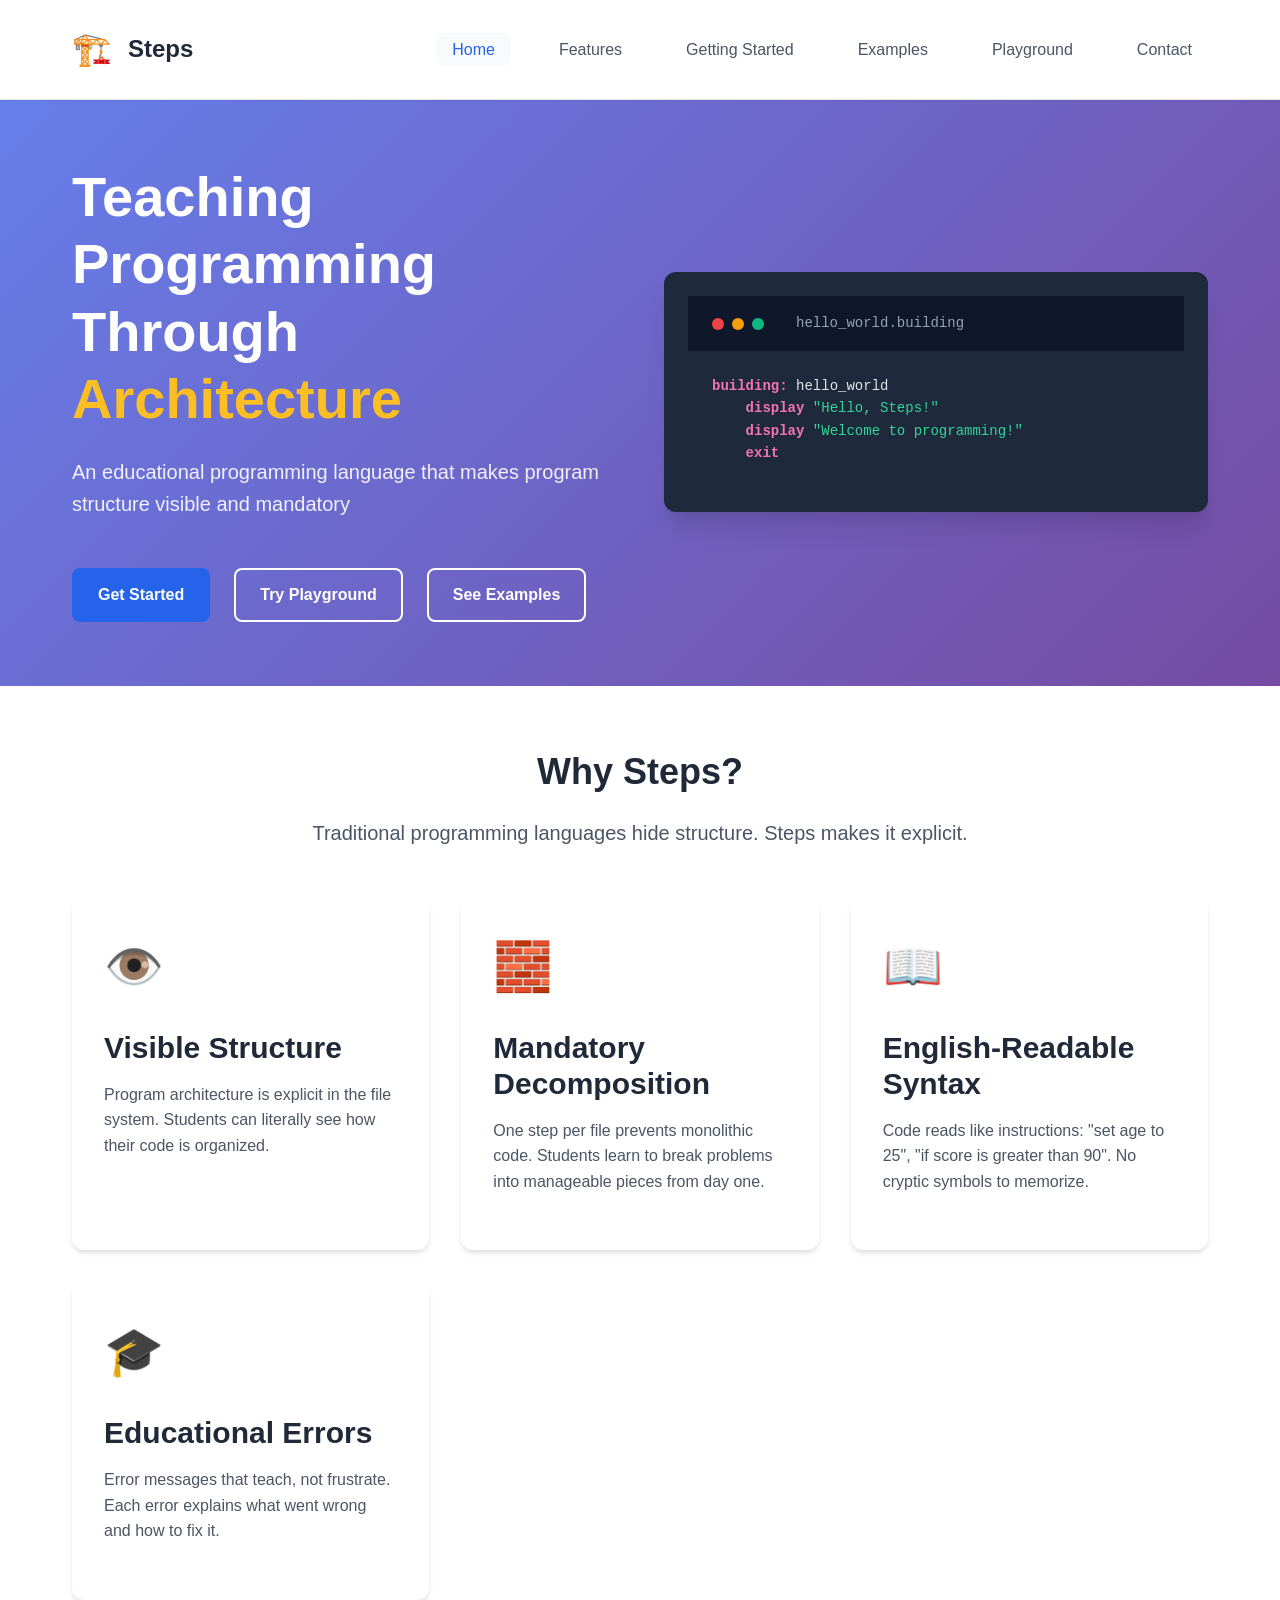
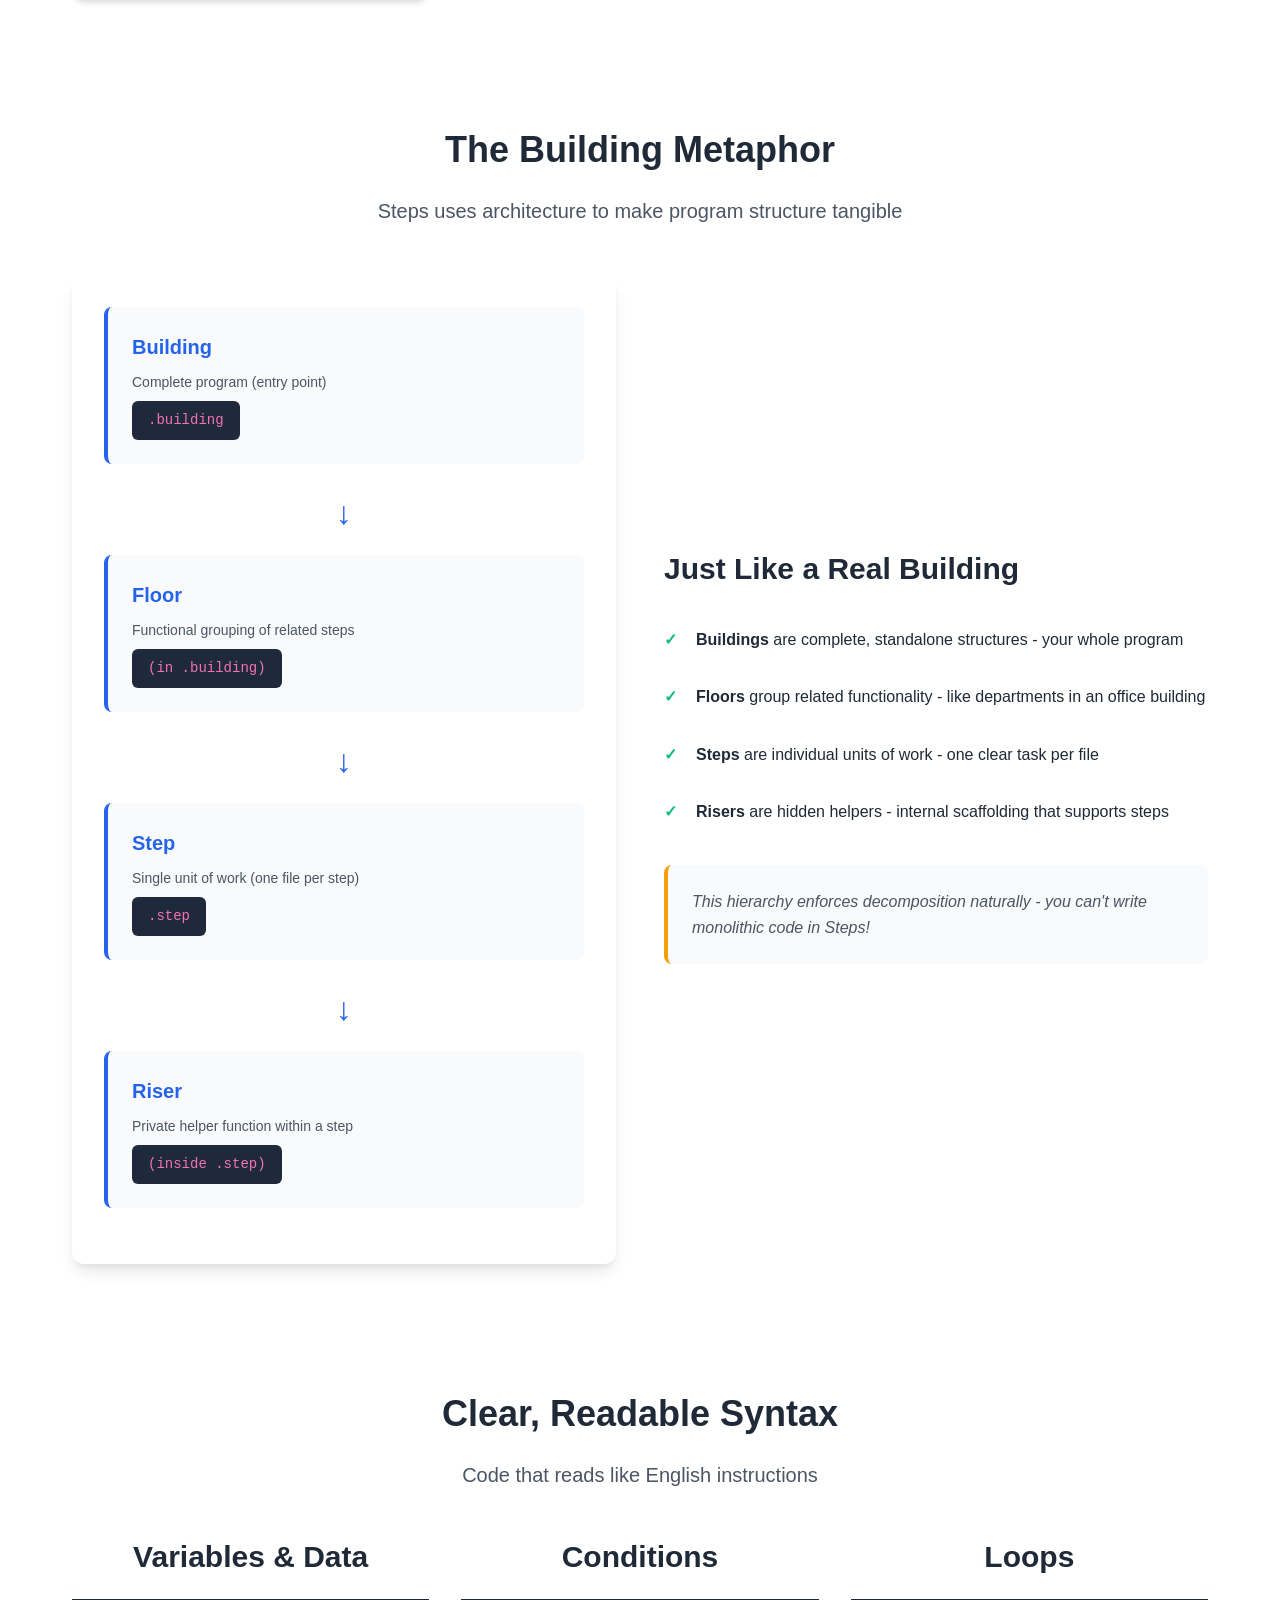
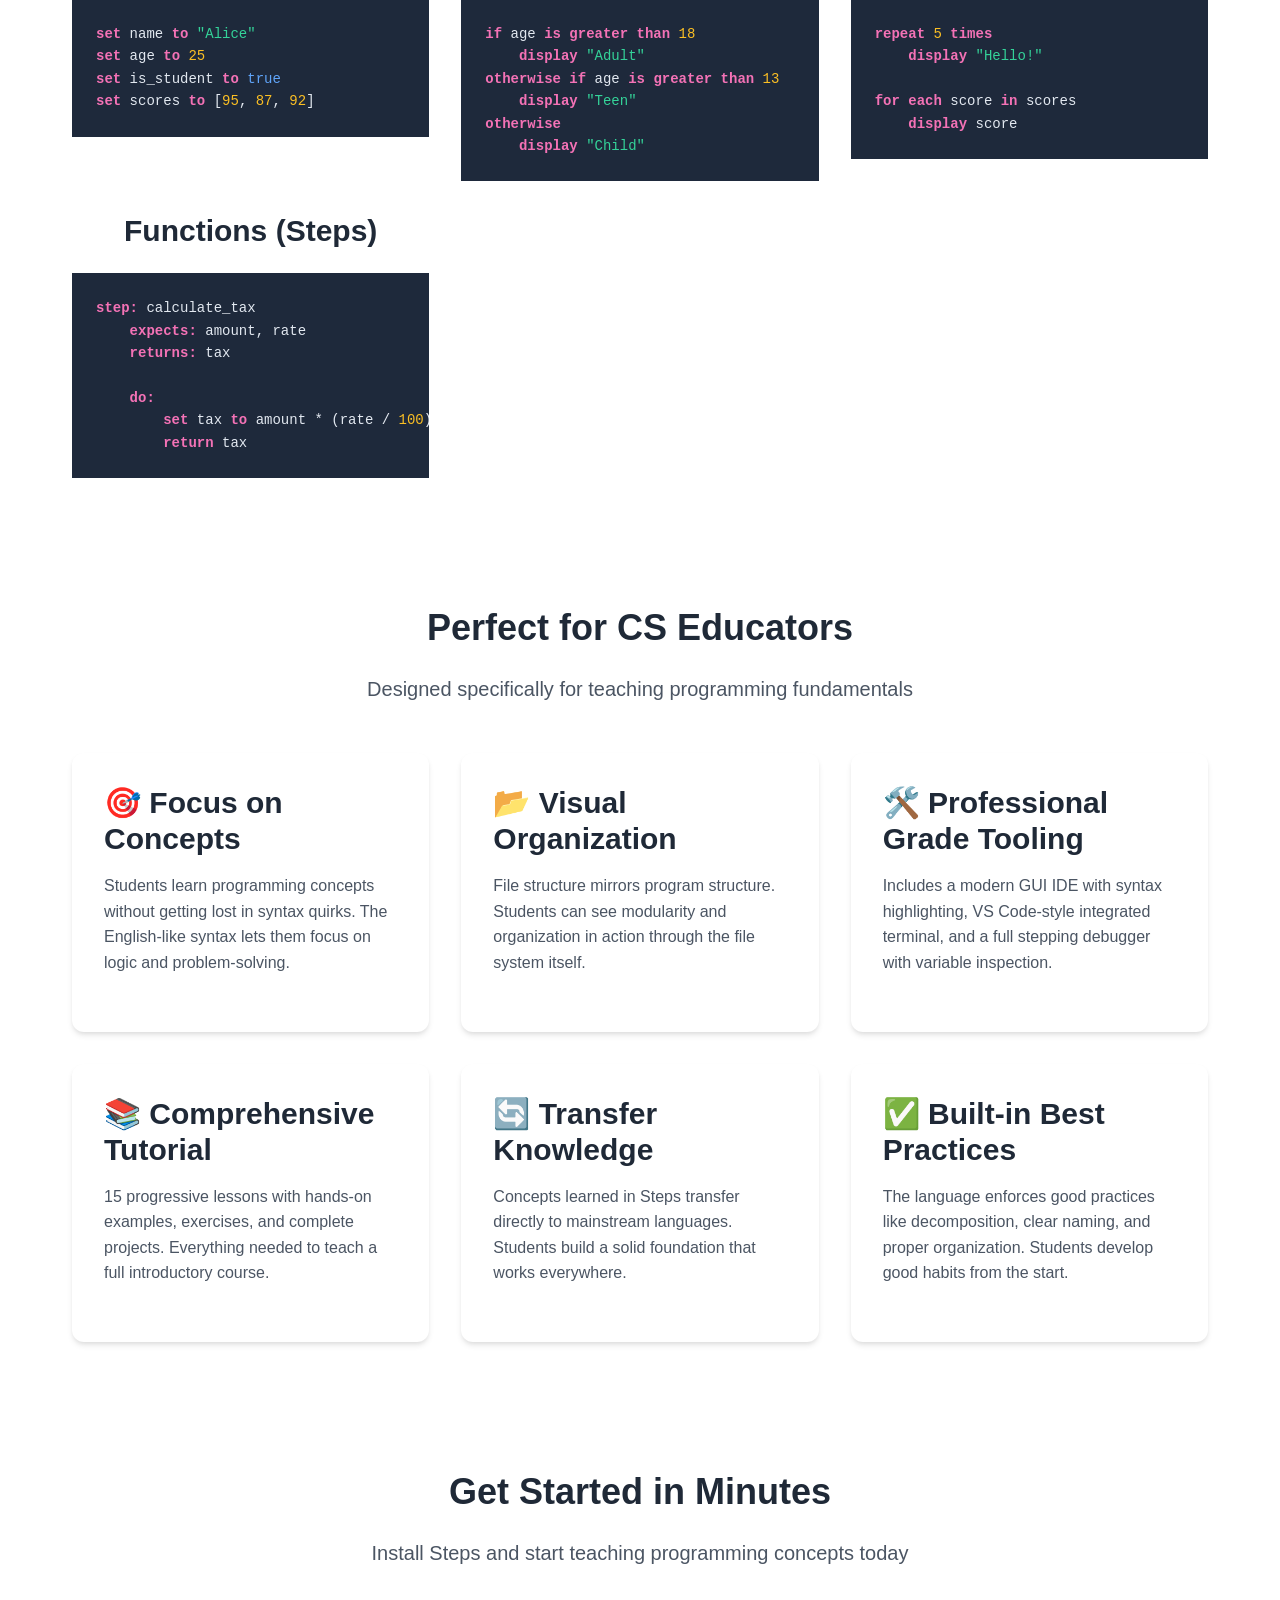
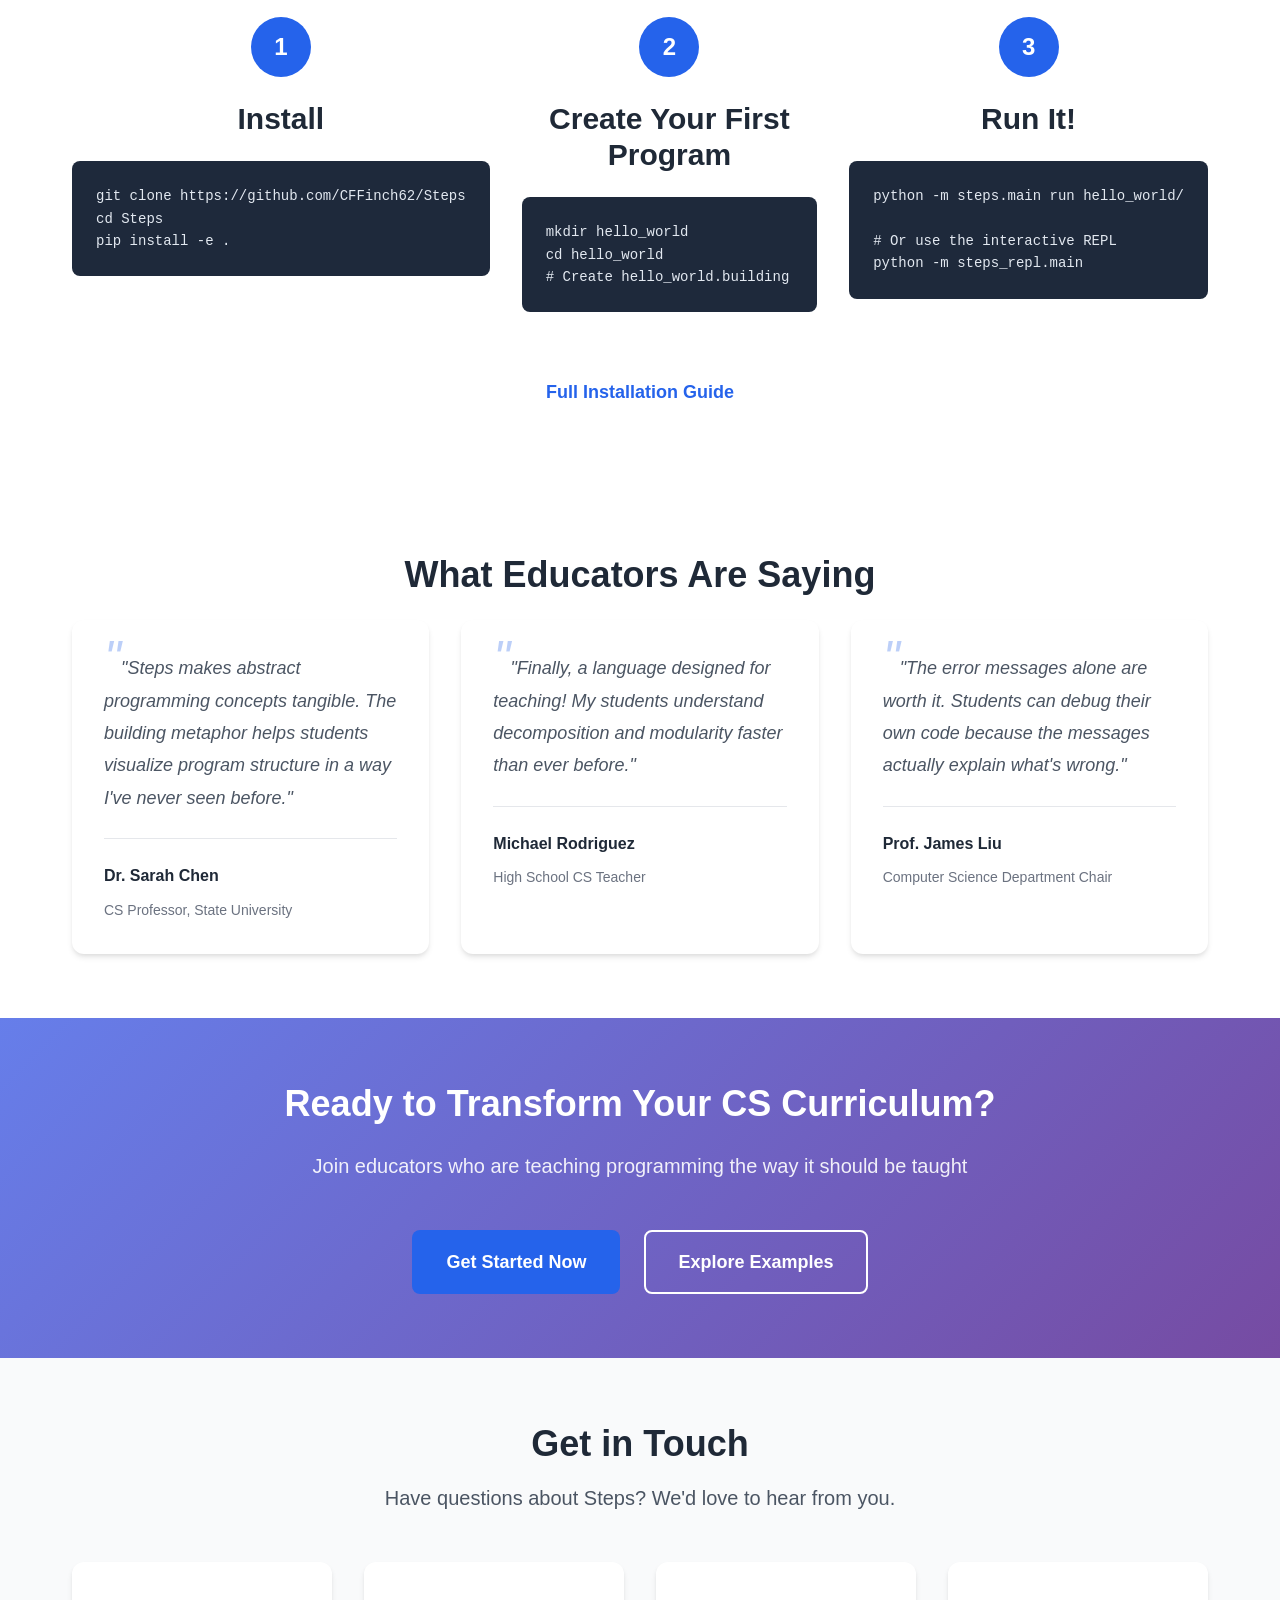
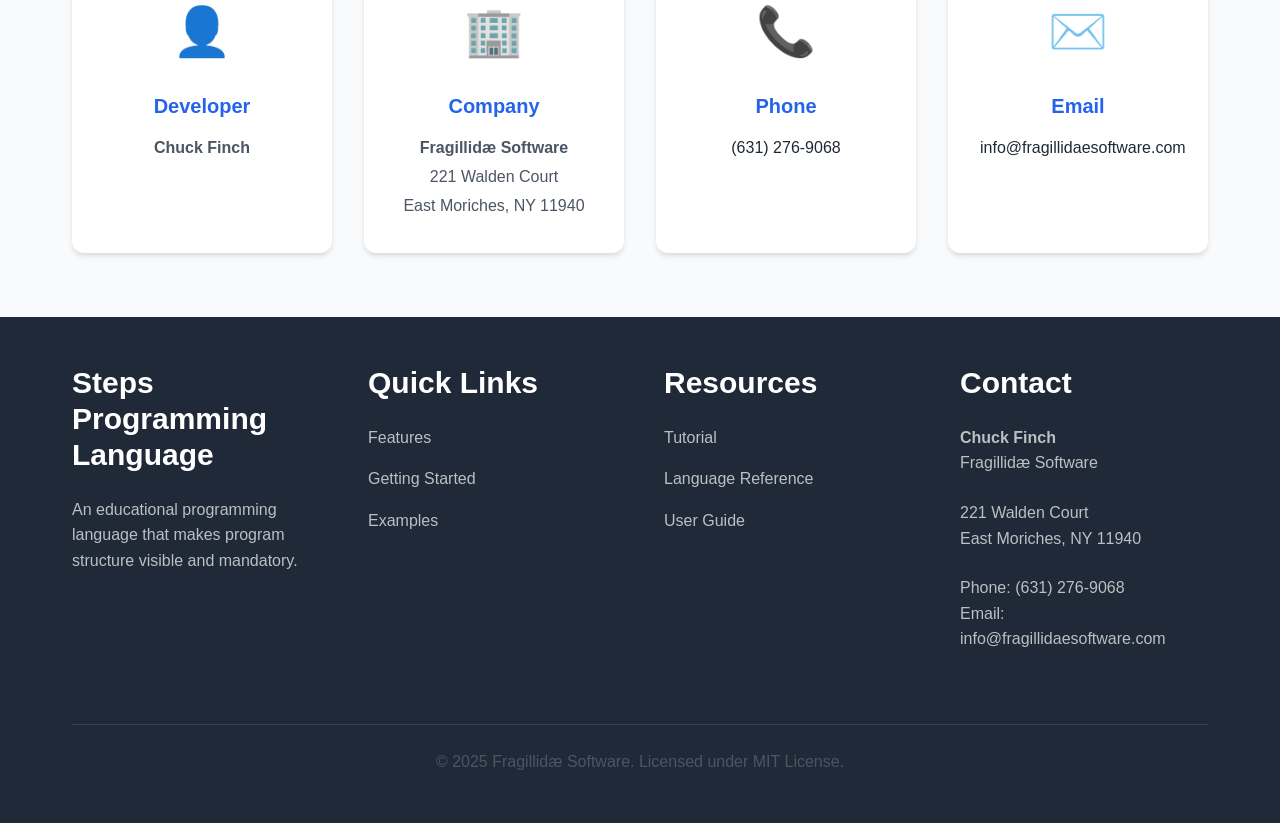
==== commit 308b0595: "STEPS 2.0 Proposal 1: Eliminate .floor files — inline floors: declaration Architectural change: floo" ====
--- a/marketing-website/index.html
+++ b/marketing-website/index.html
@@ -111,7 +111,7 @@
                         <div class="building-level">
                             <div class="level-label">Floor</div>
                             <div class="level-desc">Functional grouping of related steps</div>
-                            <div class="level-file">.floor</div>
+                            <div class="level-file">(in .building)</div>
                         </div>
                         <div class="connector">↓</div>
                         <div class="building-level">
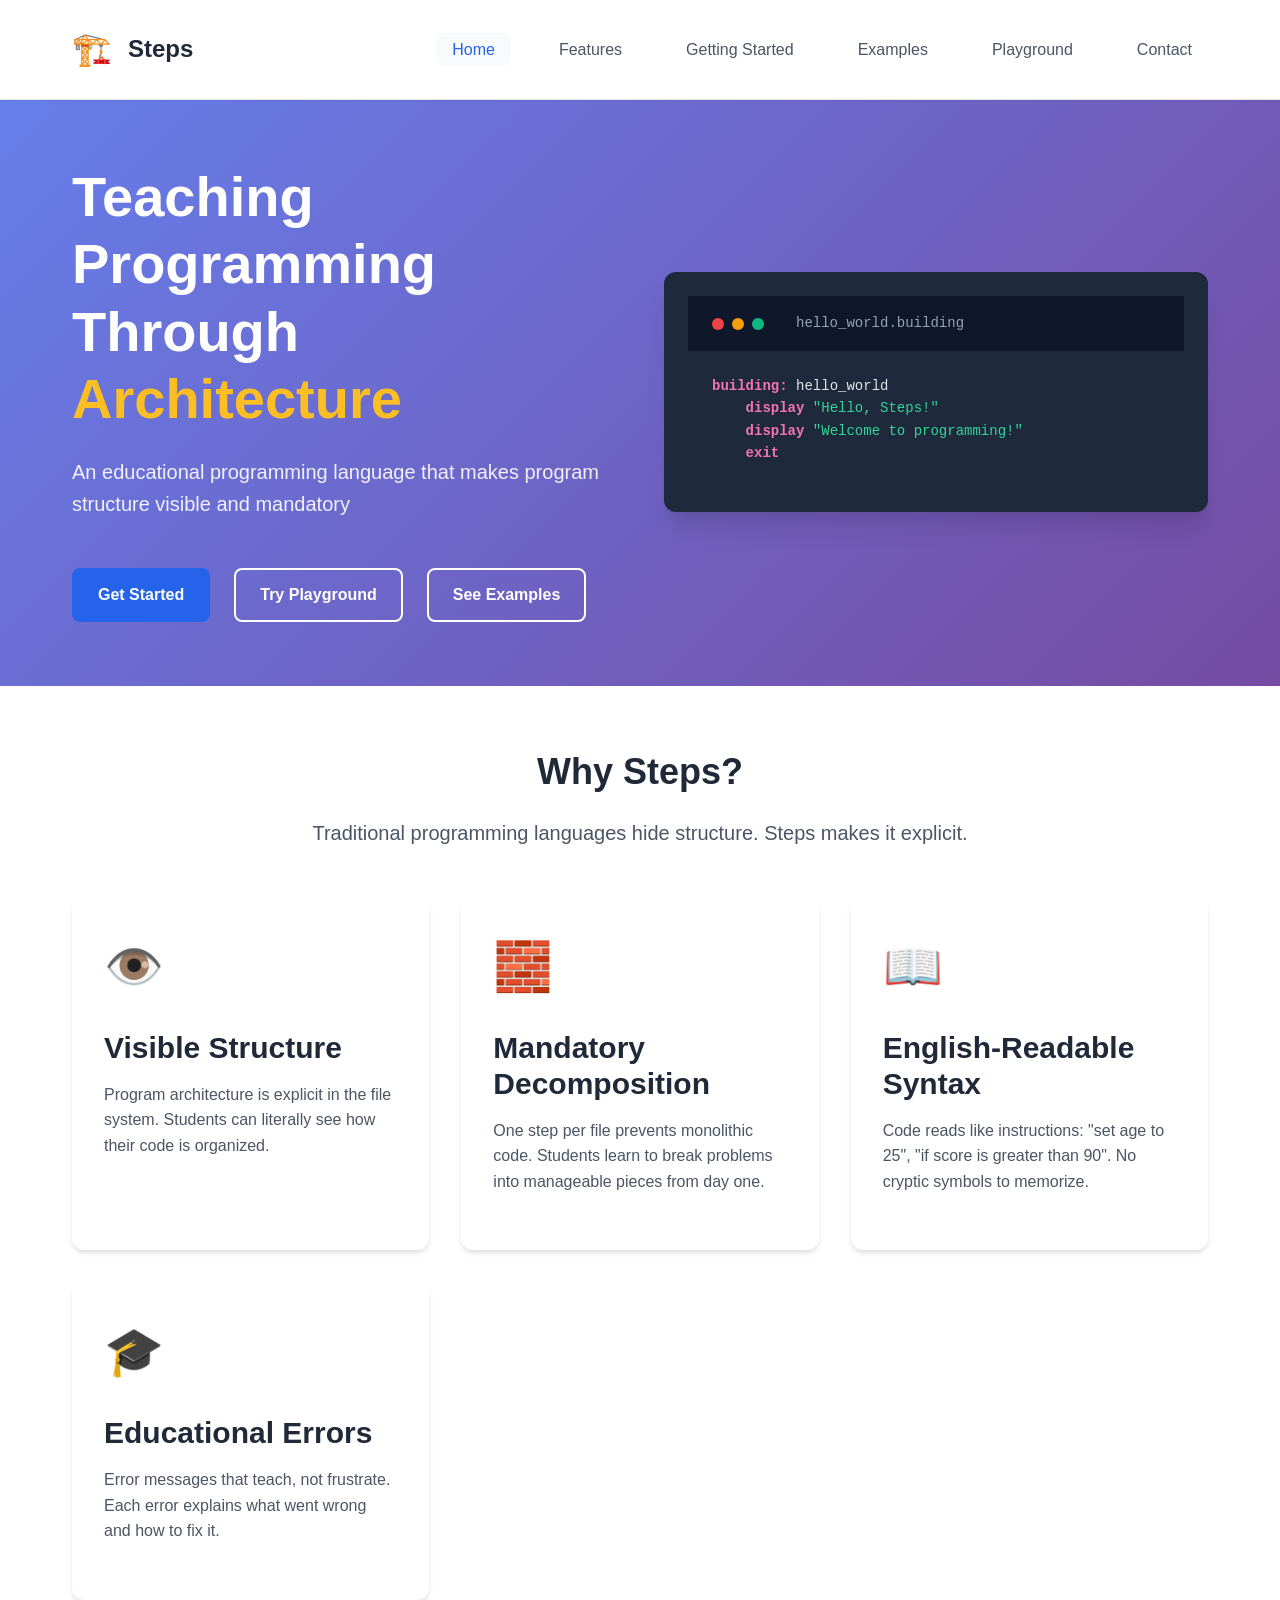
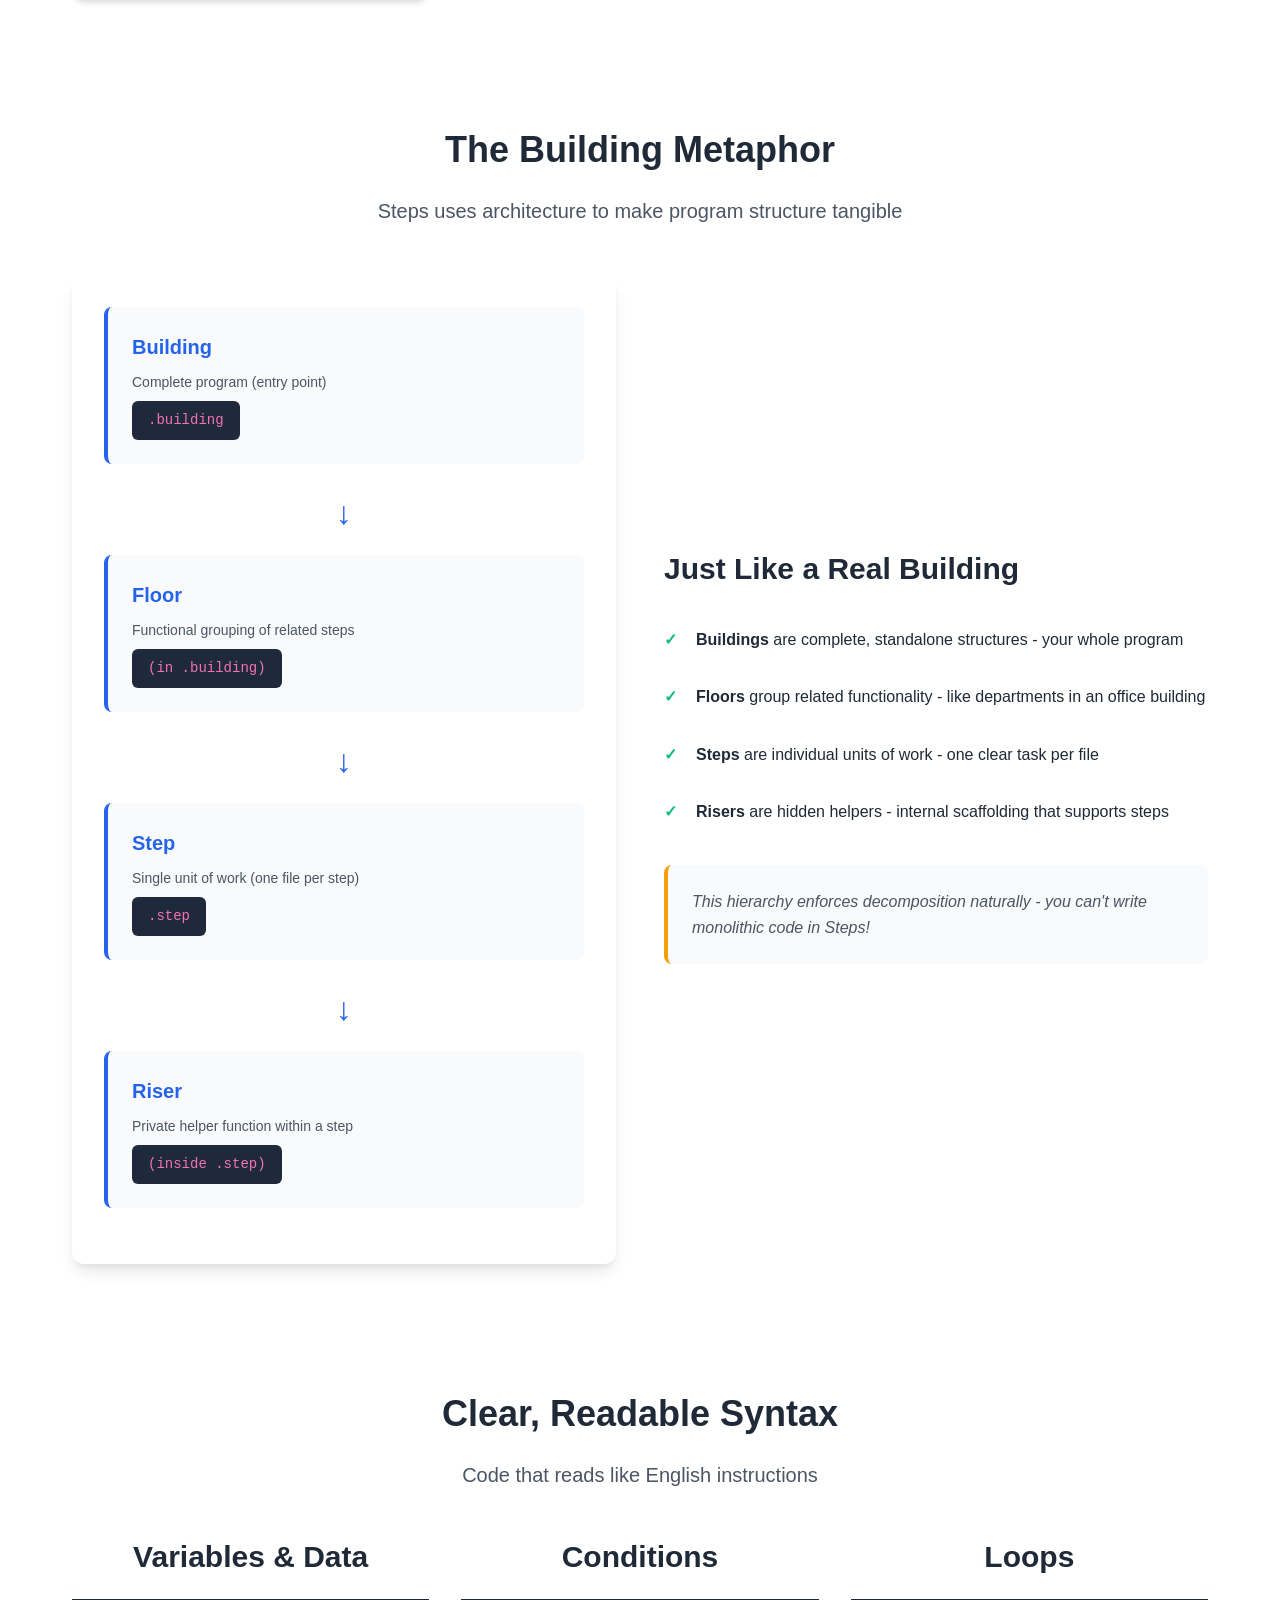
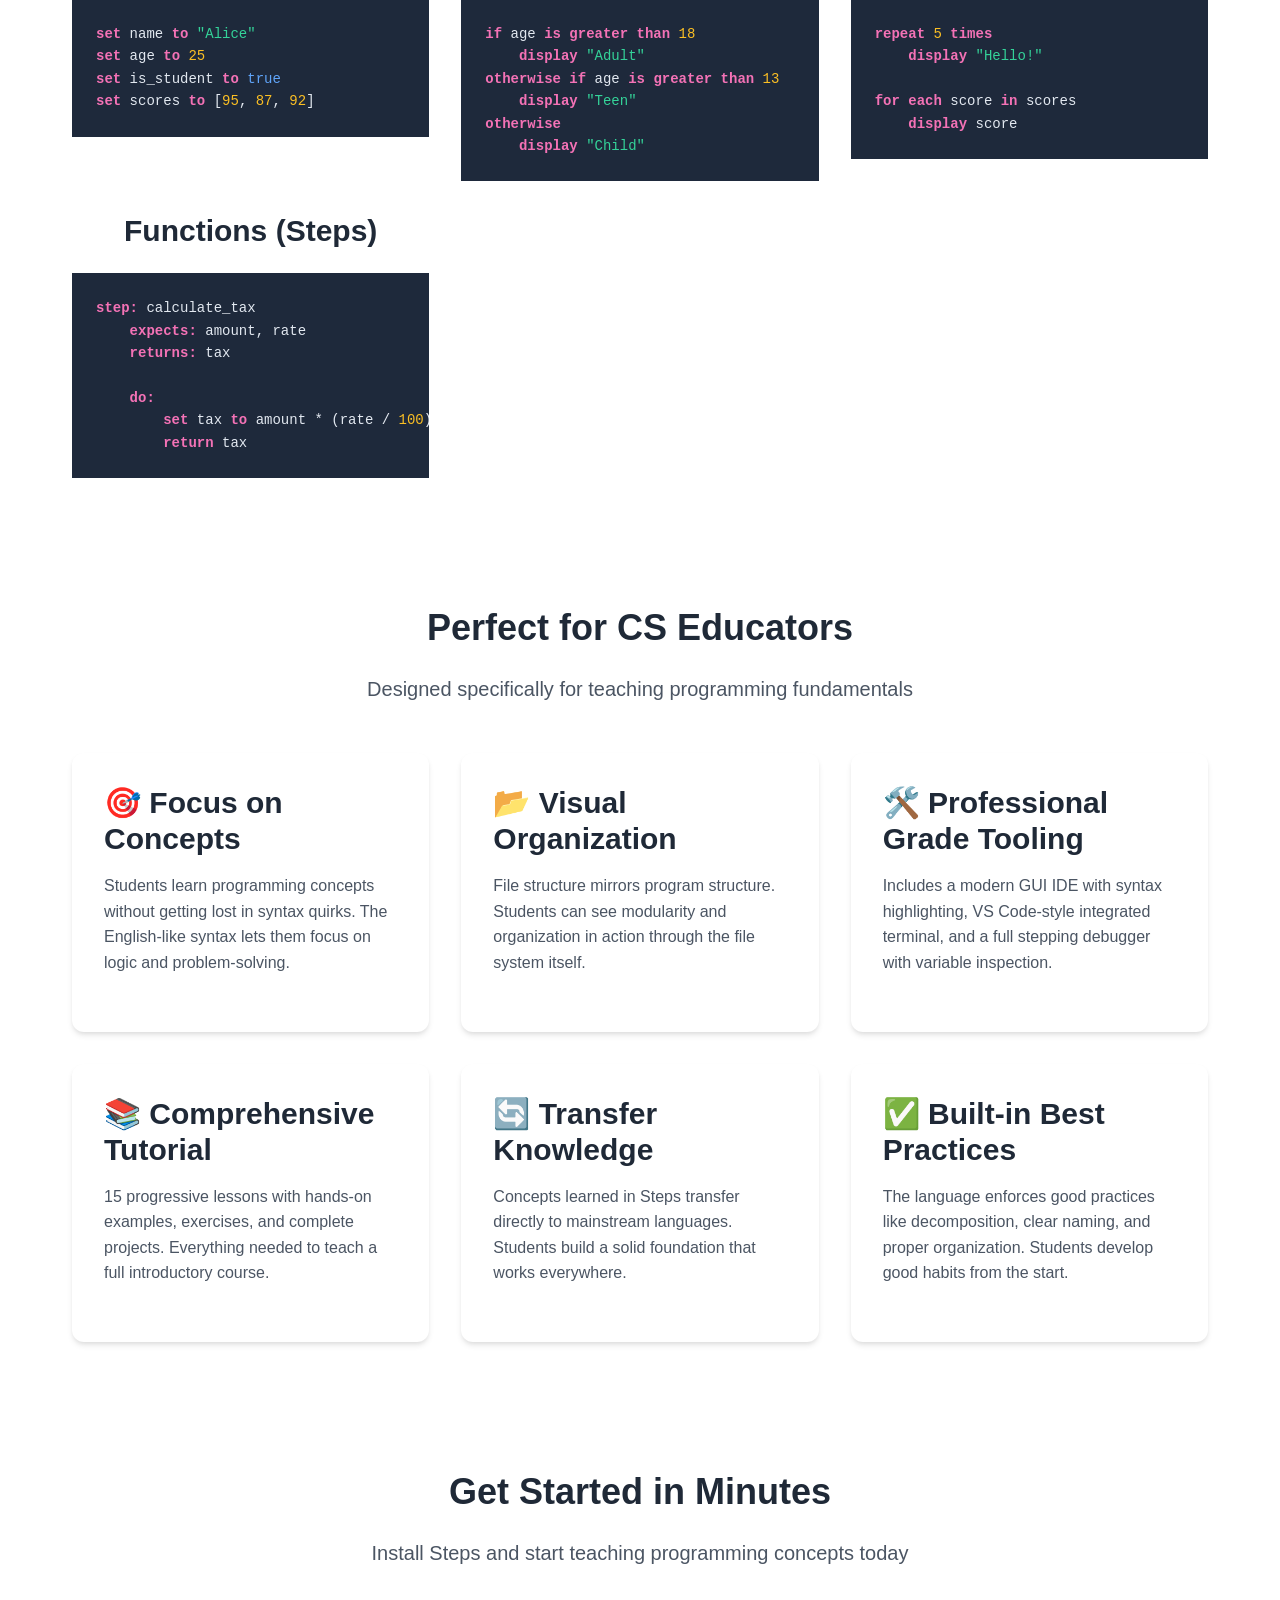
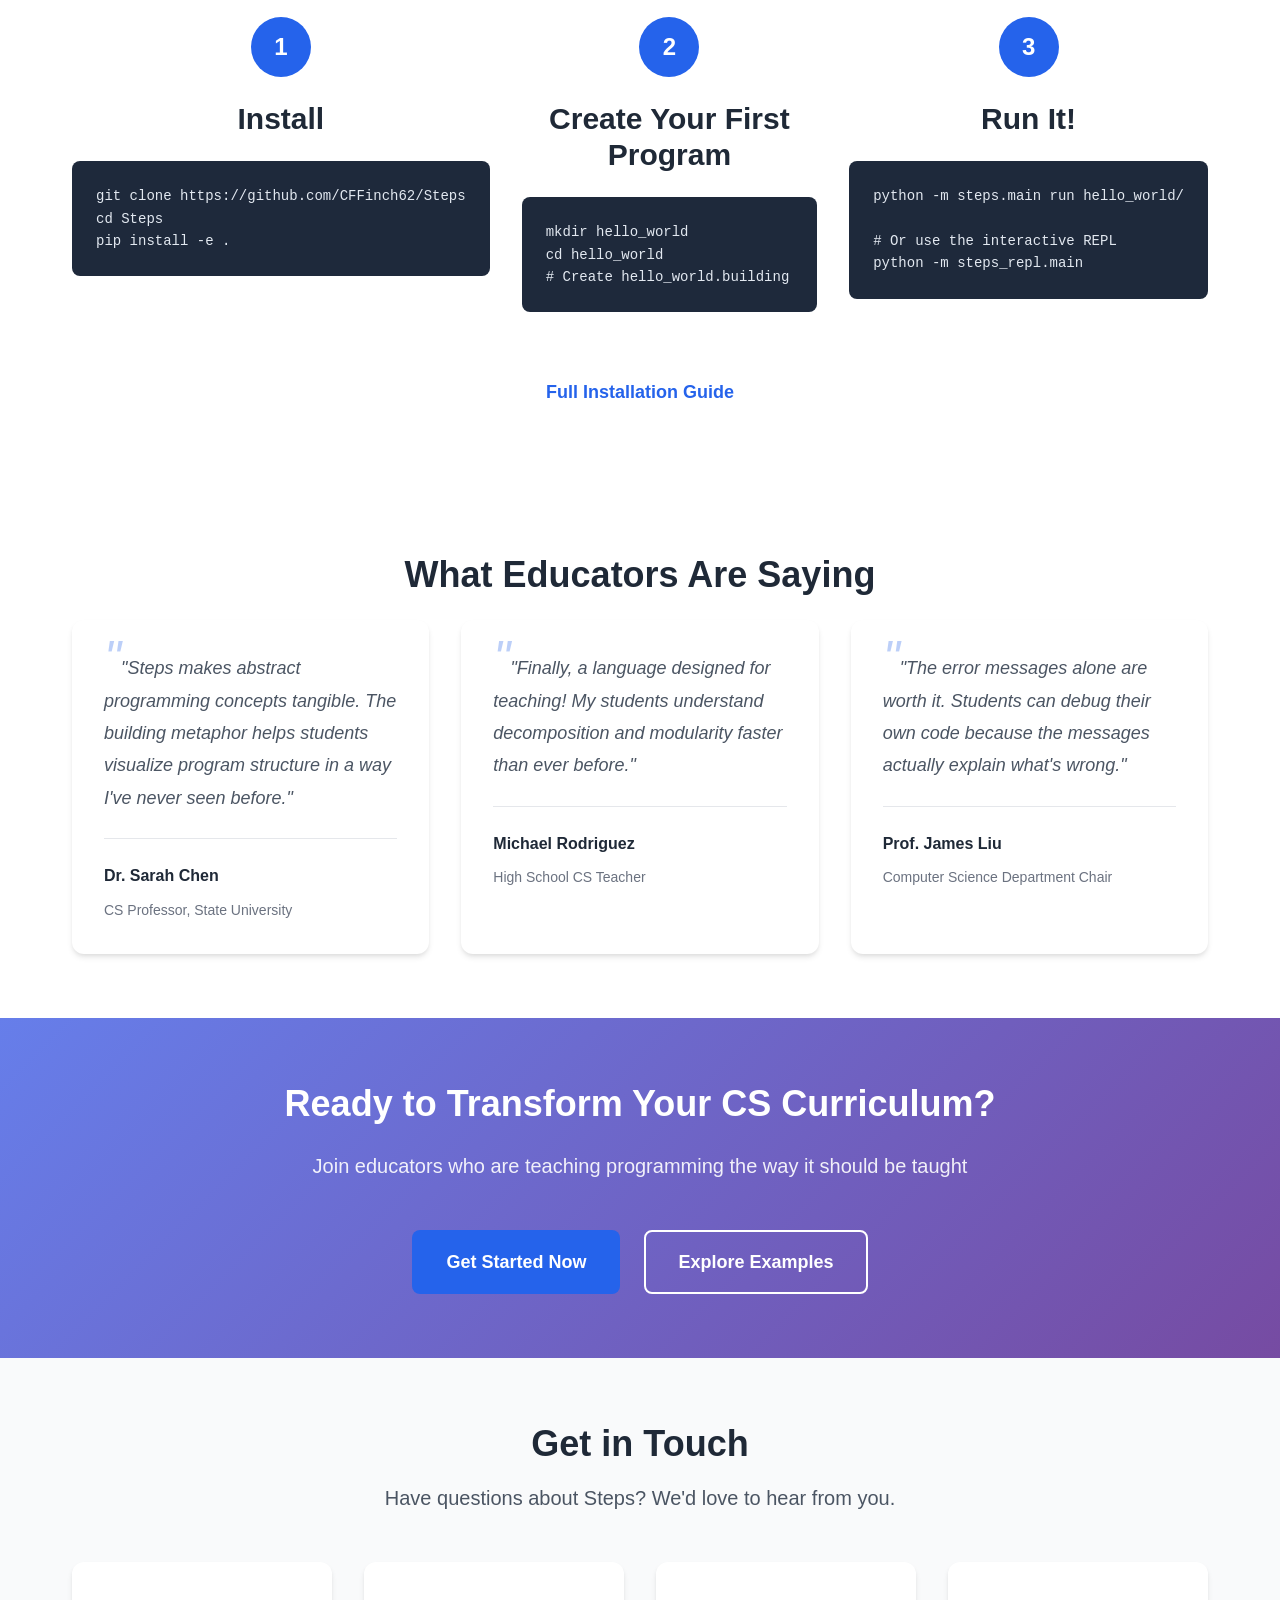
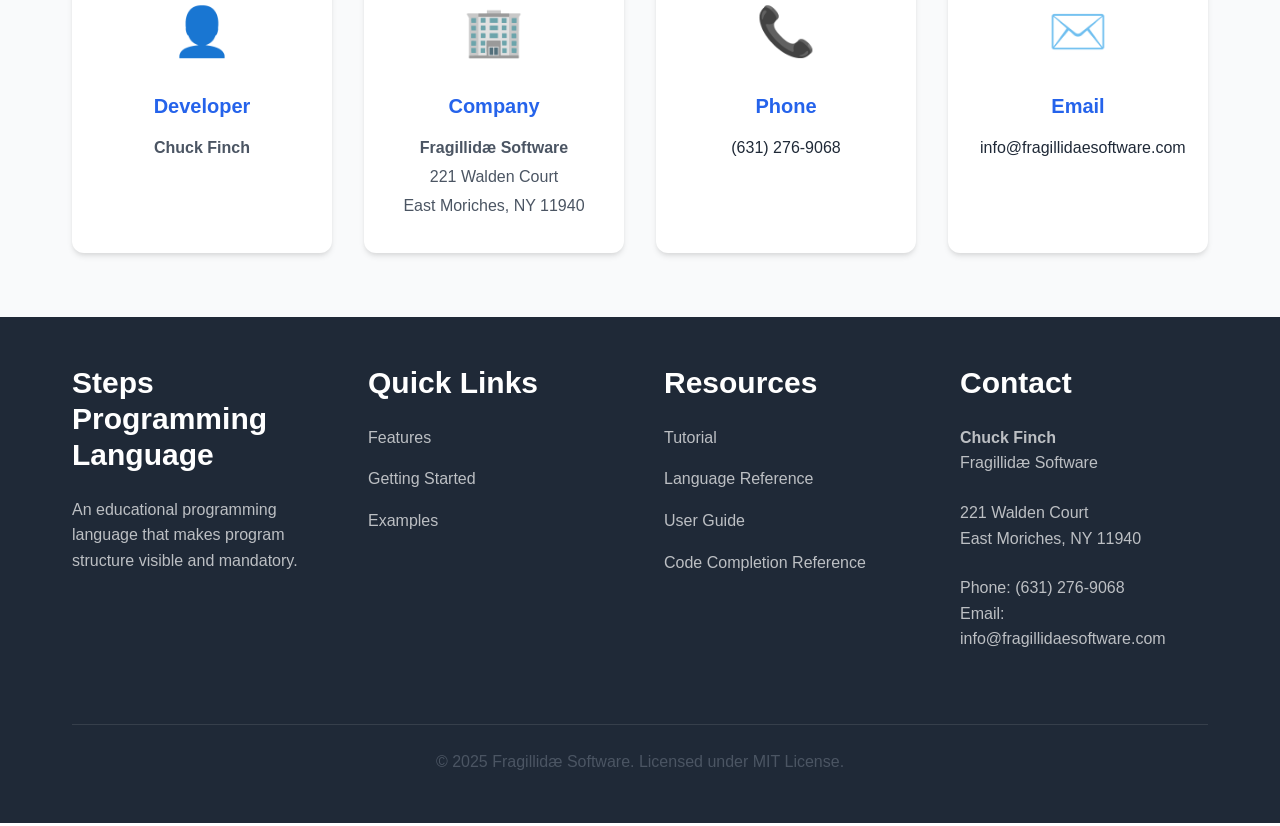
==== commit a8f72352: "Proposal 2: IDE Intellisense — context-aware code completion engine New: completion.py with Completi" ====
--- a/marketing-website/index.html
+++ b/marketing-website/index.html
@@ -379,6 +379,7 @@
                         <li><a href="docs/TUTORIAL.html">Tutorial</a></li>
                         <li><a href="docs/LANGUAGE-REFERENCE.html">Language Reference</a></li>
                         <li><a href="docs/USER-GUIDE.html">User Guide</a></li>
+                        <li><a href="docs/CODE-COMPLETION.html">Code Completion Reference</a></li>
                     </ul>
                 </div>
 
